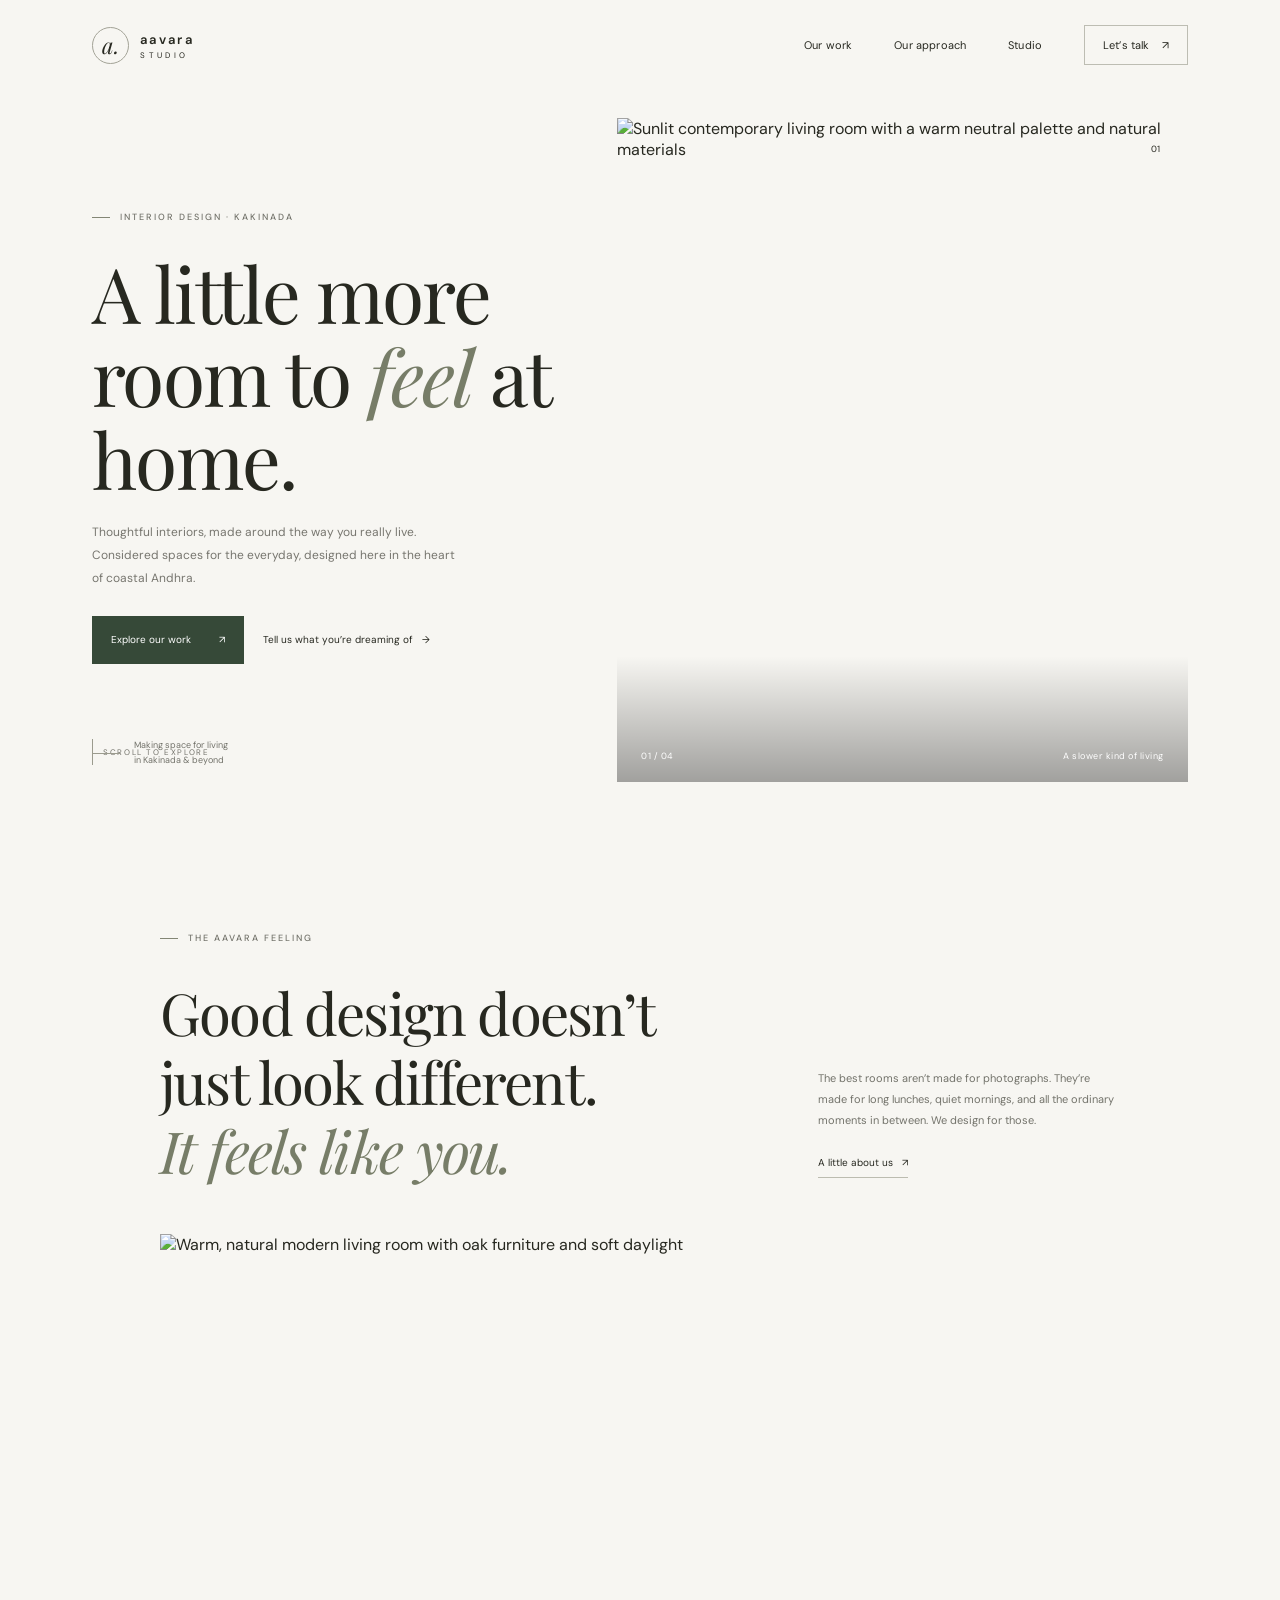
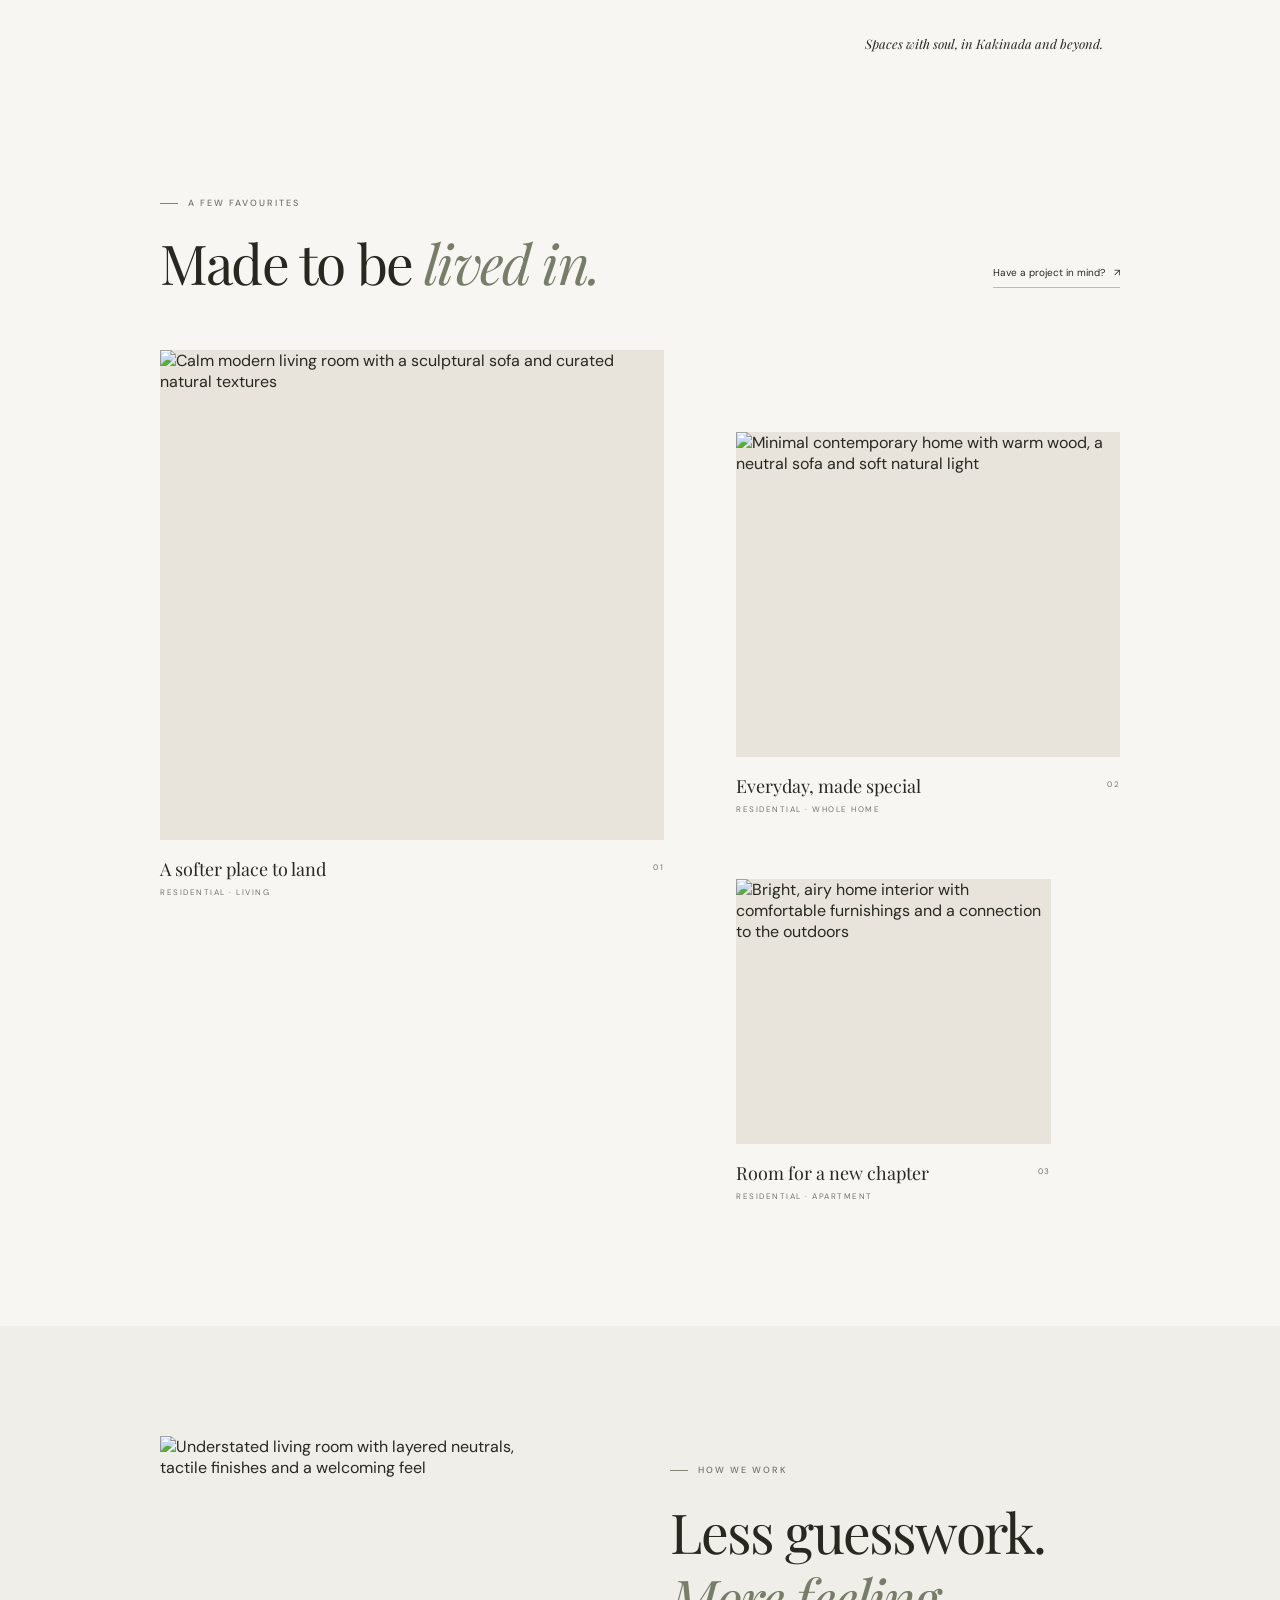
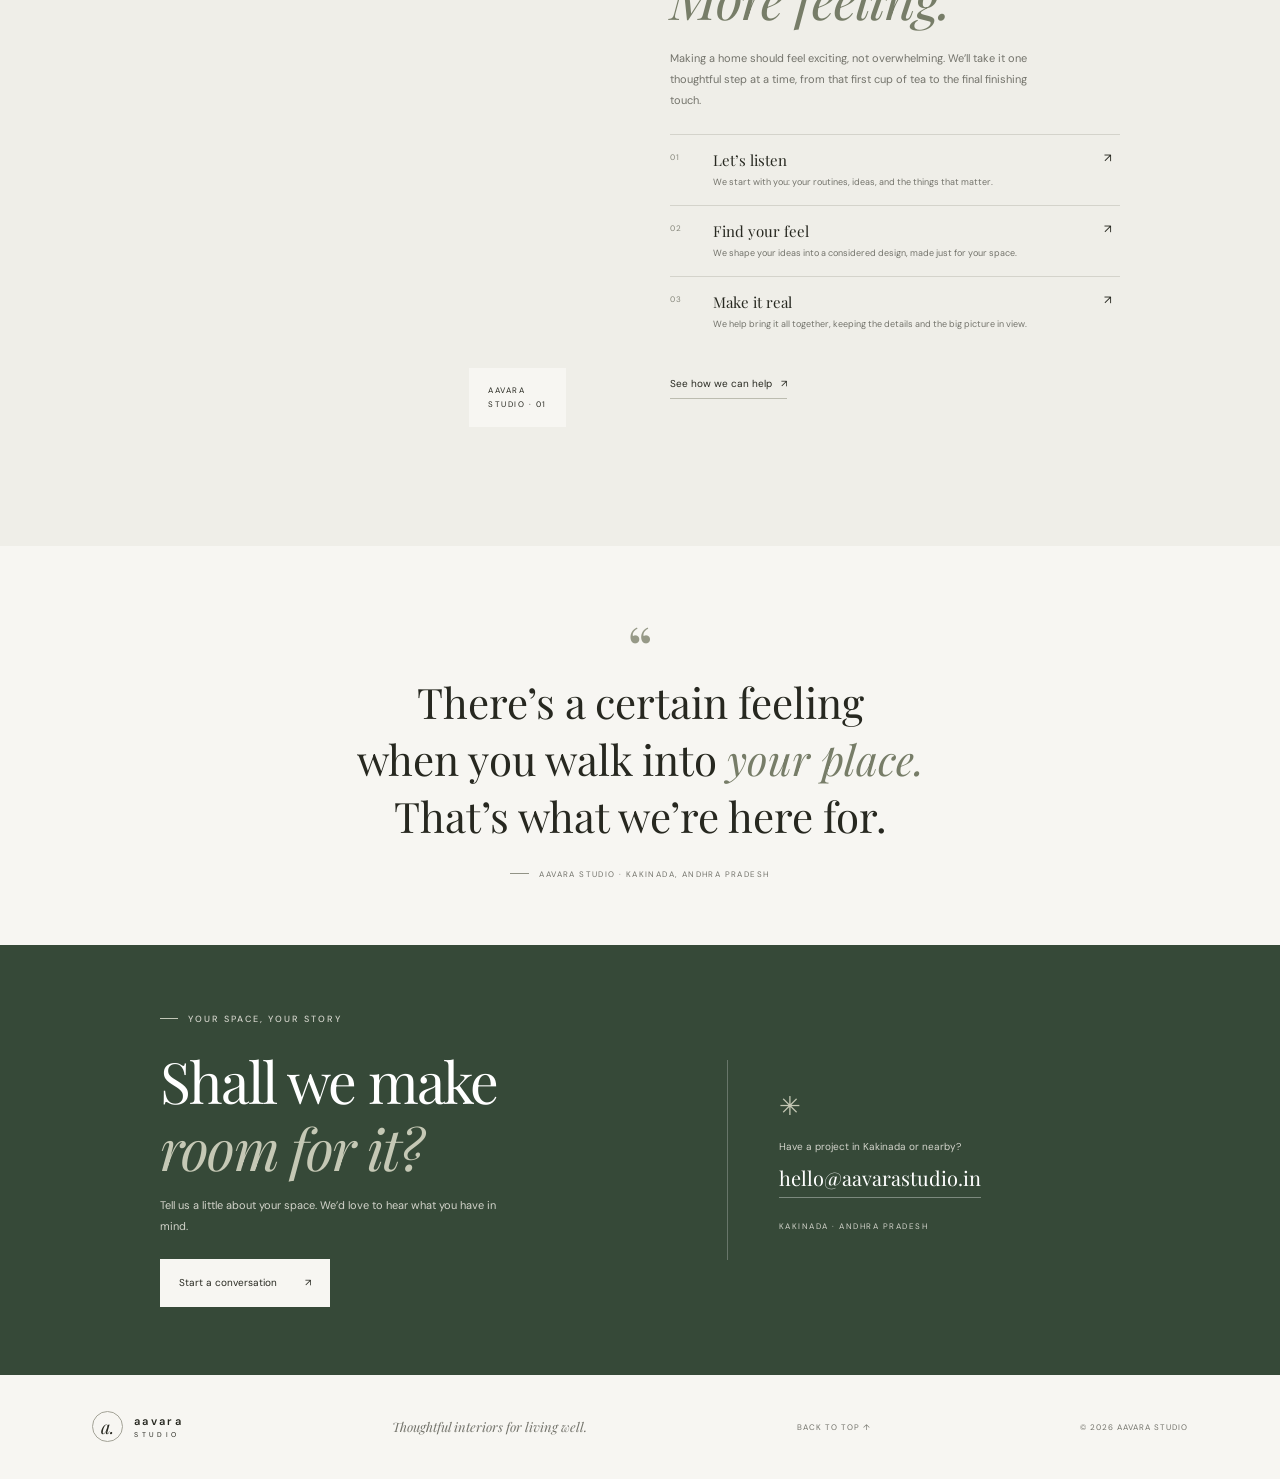
==== index.html @ 37ebd52b "first commit" ====
<!DOCTYPE html>
<html lang="en">
  <head>
    <meta charset="UTF-8" />
    <meta name="viewport" content="width=device-width, initial-scale=1.0" />
    <meta
      name="description"
      content="Thoughtful interior design for the way you live. Discover considered homes and workspaces by Aavara Studio in Kakinada, Andhra Pradesh."
    />
    <meta name="theme-color" content="#f7f6f2" />
    <title>Aavara Studio — Thoughtful Interiors in Kakinada</title>
    <link rel="preconnect" href="https://fonts.googleapis.com" />
    <link rel="preconnect" href="https://fonts.gstatic.com" crossorigin />
    <link
      href="https://fonts.googleapis.com/css2?family=DM+Sans:wght@400;500;600;700&family=Playfair+Display:ital,wght@0,400;0,500;0,600;1,400;1,500&display=swap"
      rel="stylesheet"
    />
    <link rel="stylesheet" href="styles.css" />
    <script src="script.js" defer></script>
  </head>
  <body>
    <header class="site-header">
      <a class="wordmark" href="#home" aria-label="Aavara Studio home">
        <span class="wordmark-icon" aria-hidden="true">a.</span>
        <span class="wordmark-name">aavara<span>STUDIO</span></span>
      </a>

      <button
        class="menu-toggle"
        type="button"
        aria-label="Open navigation menu"
        aria-controls="primary-navigation"
        aria-expanded="false"
      >
        <span></span>
        <span></span>
        <span></span>
      </button>

      <nav class="site-nav" id="primary-navigation" aria-label="Main navigation">
        <a href="#work">Our work</a>
        <a href="#approach">Our approach</a>
        <a href="#about">Studio</a>
        <a class="nav-contact" href="#contact">Let’s talk <span aria-hidden="true">↗</span></a>
      </nav>
    </header>

    <main>
      <section class="hero" id="home">
        <div class="hero-copy">
          <p class="eyebrow"><span></span> INTERIOR DESIGN · KAKINADA</p>
          <h1>A little more<br />room to <em>feel</em> at home.</h1>
          <p class="hero-description">
            Thoughtful interiors, made around the way you really live. Considered
            spaces for the everyday, designed here in the heart of coastal Andhra.
          </p>
          <div class="hero-actions">
            <a class="button button-dark" href="#work">Explore our work <span aria-hidden="true">↗</span></a>
            <a class="text-link" href="#contact">Tell us what you’re dreaming of <span aria-hidden="true">→</span></a>
          </div>
          <div class="hero-note">
            <span class="note-rule"></span>
            <span>Making space for living<br />in Kakinada &amp; beyond</span>
          </div>
        </div>
        <div class="hero-image-wrap">
          <img
            class="hero-image"
            src="https://images.unsplash.com/photo-1600210492486-724fe5c67fb0?auto=format&amp;fit=crop&amp;w=1800&amp;q=85"
            alt="Sunlit contemporary living room with a warm neutral palette and natural materials"
            fetchpriority="high"
          />
          <div class="image-caption"><span>01 / 04</span><span>A slower kind of living</span></div>
          <span class="hero-image-index" aria-hidden="true">01</span>
        </div>
        <a class="scroll-cue" href="#intro"><span></span> SCROLL TO EXPLORE</a>
      </section>

      <section class="intro section-pad" id="intro">
        <p class="eyebrow"><span></span> THE AAVARA FEELING</p>
        <div class="intro-content">
          <h2>Good design doesn’t<br />just look different.<br /><em>It feels like you.</em></h2>
          <div class="intro-aside">
            <p>
              The best rooms aren’t made for photographs. They’re made for long
              lunches, quiet mornings, and all the ordinary moments in between.
              We design for those.
            </p>
            <a class="underlined-link" href="#about">A little about us <span aria-hidden="true">↗</span></a>
          </div>
        </div>
        <div class="intro-image">
          <img
            src="https://images.unsplash.com/photo-1600607687939-ce8a6c25118c?auto=format&amp;fit=crop&amp;w=1800&amp;q=85"
            alt="Warm, natural modern living room with oak furniture and soft daylight"
            loading="lazy"
          />
          <span>Spaces with soul, in Kakinada and beyond.</span>
        </div>
      </section>

      <section class="work section-pad" id="work">
        <div class="section-heading">
          <div>
            <p class="eyebrow"><span></span> A FEW FAVOURITES</p>
            <h2>Made to be <em>lived in.</em></h2>
          </div>
          <a class="underlined-link" href="#contact">Have a project in mind? <span aria-hidden="true">↗</span></a>
        </div>
        <div class="project-grid">
          <article class="project-card project-card-large">
            <a class="project-image" href="#contact" aria-label="Enquire about home interiors">
              <img
                src="https://images.unsplash.com/photo-1600210491892-03d54c0aaf87?auto=format&amp;fit=crop&amp;w=1300&amp;q=85"
                alt="Calm modern living room with a sculptural sofa and curated natural textures"
                loading="lazy"
              />
              <span class="project-arrow" aria-hidden="true">↗</span>
            </a>
            <div class="project-meta"><div><h3>A softer place to land</h3><p>RESIDENTIAL · LIVING</p></div><span>01</span></div>
          </article>
          <article class="project-card project-card-offset">
            <a class="project-image" href="#contact" aria-label="Enquire about warm, minimal interiors">
              <img
                src="https://images.unsplash.com/photo-1600566753086-00f18fb6b3ea?auto=format&amp;fit=crop&amp;w=1100&amp;q=85"
                alt="Minimal contemporary home with warm wood, a neutral sofa and soft natural light"
                loading="lazy"
              />
              <span class="project-arrow" aria-hidden="true">↗</span>
            </a>
            <div class="project-meta"><div><h3>Everyday, made special</h3><p>RESIDENTIAL · WHOLE HOME</p></div><span>02</span></div>
          </article>
          <article class="project-card project-card-small">
            <a class="project-image" href="#contact" aria-label="Enquire about a bright, natural home">
              <img
                src="https://images.unsplash.com/photo-1600607687920-4e2a09cf159d?auto=format&amp;fit=crop&amp;w=1000&amp;q=85"
                alt="Bright, airy home interior with comfortable furnishings and a connection to the outdoors"
                loading="lazy"
              />
              <span class="project-arrow" aria-hidden="true">↗</span>
            </a>
            <div class="project-meta"><div><h3>Room for a new chapter</h3><p>RESIDENTIAL · APARTMENT</p></div><span>03</span></div>
          </article>
        </div>
      </section>

      <section class="approach section-pad" id="approach">
        <div class="approach-image">
          <img
            src="https://images.unsplash.com/photo-1600607687920-4e2a09cf159d?auto=format&amp;fit=crop&amp;w=1300&amp;q=85"
            alt="Understated living room with layered neutrals, tactile finishes and a welcoming feel"
            loading="lazy"
          />
          <span class="image-stamp">AAVARA<br />STUDIO · 01</span>
        </div>
        <div class="approach-copy">
          <p class="eyebrow"><span></span> HOW WE WORK</p>
          <h2>Less guesswork.<br /><em>More feeling.</em></h2>
          <p class="approach-description">
            Making a home should feel exciting, not overwhelming. We’ll take it
            one thoughtful step at a time, from that first cup of tea to the
            final finishing touch.
          </p>
          <div class="steps">
            <div class="step"><span>01</span><div><h3>Let’s listen</h3><p>We start with you: your routines, ideas, and the things that matter.</p></div><b aria-hidden="true">↗</b></div>
            <div class="step"><span>02</span><div><h3>Find your feel</h3><p>We shape your ideas into a considered design, made just for your space.</p></div><b aria-hidden="true">↗</b></div>
            <div class="step"><span>03</span><div><h3>Make it real</h3><p>We help bring it all together, keeping the details and the big picture in view.</p></div><b aria-hidden="true">↗</b></div>
          </div>
          <a class="underlined-link" href="#contact">See how we can help <span aria-hidden="true">↗</span></a>
        </div>
      </section>

      <section class="quote" id="about">
        <span class="quote-mark" aria-hidden="true">“</span>
        <p>There’s a certain feeling<br />when you walk into <em>your place.</em><br />That’s what we’re here for.</p>
        <div class="quote-byline"><span></span> AAVARA STUDIO · KAKINADA, ANDHRA PRADESH</div>
      </section>

      <section class="contact section-pad" id="contact">
        <div class="contact-copy">
          <p class="eyebrow"><span></span> YOUR SPACE, YOUR STORY</p>
          <h2>Shall we make<br /><em>room for it?</em></h2>
          <p class="contact-description">
            Tell us a little about your space. We’d love to hear what you have in mind.
          </p>
          <a class="button button-light" href="mailto:hello@aavarastudio.in">Start a conversation <span aria-hidden="true">↗</span></a>
        </div>
        <div class="contact-detail">
          <span class="contact-flower" aria-hidden="true">✳</span>
          <p>Have a project in Kakinada or nearby?</p>
          <a href="mailto:hello@aavarastudio.in">hello@aavarastudio.in</a>
          <span class="contact-location">KAKINADA · ANDHRA PRADESH</span>
        </div>
      </section>
    </main>

    <footer class="site-footer">
      <a class="wordmark footer-wordmark" href="#home" aria-label="Aavara Studio home">
        <span class="wordmark-icon" aria-hidden="true">a.</span>
        <span class="wordmark-name">aavara<span>STUDIO</span></span>
      </a>
      <p>Thoughtful interiors for living well.</p>
      <a href="#home">BACK TO TOP ↑</a>
      <span>© <span id="year"></span> AAVARA STUDIO</span>
    </footer>
  </body>
</html>
---- styles.css ----
:root {
  font-family: "DM Sans", sans-serif;
  color: #272820;
  background: #f7f6f2;
  font-synthesis: none;
  text-rendering: optimizeLegibility;
  -webkit-font-smoothing: antialiased;
  -moz-osx-font-smoothing: grayscale;
  --paper: #f7f6f2;
  --ink: #272820;
  --muted: #73736b;
  --line: #deddd5;
  --green: #364938;
  --serif: "Playfair Display", Georgia, serif;
}

* { box-sizing: border-box; }
html { scroll-behavior: smooth; }
body { margin: 0; min-width: 320px; }
body.menu-open { overflow: hidden; }
a { color: inherit; text-decoration: none; }
img { display: block; width: 100%; height: 100%; object-fit: cover; }
button { font: inherit; }

.site-header {
  height: 90px;
  padding: 0 7.2%;
  display: flex;
  align-items: center;
  justify-content: space-between;
  position: relative;
  z-index: 10;
  background: var(--paper);
}
.wordmark { display: inline-flex; align-items: center; gap: 11px; }
.wordmark-icon {
  width: 37px;
  height: 37px;
  display: grid;
  place-items: center;
  border: 1px solid #a3a397;
  border-radius: 50%;
  font-family: var(--serif);
  font-size: 22px;
  font-style: italic;
}
.wordmark-name { font-size: 13px; font-weight: 600; letter-spacing: 2.3px; }
.wordmark-name span { display: block; margin-top: 2px; font-size: 8px; font-weight: 400; letter-spacing: 3.4px; }
.site-nav { display: flex; align-items: center; gap: 42px; }
.site-nav a { font-size: 11px; letter-spacing: .15px; }
.site-nav a:not(.nav-contact):hover, .text-link:hover, .underlined-link:hover { color: #798775; }
.nav-contact { padding: 12px 18px; border: 1px solid #bdbdb3; transition: background .2s, color .2s; }
.nav-contact:hover { color: white; background: var(--green); border-color: var(--green); }
.nav-contact span { margin-left: 9px; }
.menu-toggle { display: none; }

.hero {
  position: relative;
  min-height: 640px;
  height: min(720px, calc(100svh - 90px));
  display: grid;
  grid-template-columns: 47% 53%;
  padding: 0 7.2%;
}
.hero-copy { position: relative; z-index: 1; display: flex; flex-direction: column; align-items: flex-start; justify-content: center; padding: 20px 8% 45px 0; }
.eyebrow { display: flex; align-items: center; gap: 10px; margin: 0; color: var(--muted); font-size: 9px; font-weight: 500; letter-spacing: 2px; }
.eyebrow > span { width: 18px; height: 1px; background: #838675; }
h1, h2, h3, p { margin-top: 0; }
.hero h1, .intro h2, .section-heading h2, .approach h2, .contact h2 {
  font-family: var(--serif);
  font-weight: 400;
  letter-spacing: -1.8px;
}
.hero h1 { margin: 28px 0 21px; font-size: clamp(52px, 6vw, 79px); line-height: 1.08; }
.hero h1 em, h2 em, .quote em { color: #777d68; font-weight: 400; }
.hero-description { max-width: 375px; margin-bottom: 26px; color: #77766f; font-size: 12px; line-height: 1.9; }
.hero-actions { display: flex; align-items: center; flex-wrap: wrap; gap: 19px; }
.button { min-height: 48px; display: inline-flex; align-items: center; justify-content: space-between; gap: 28px; padding: 0 19px; font-size: 10px; transition: background .2s, color .2s; }
.button-dark { color: white; background: var(--green); }
.button-dark:hover { background: #202f24; }
.button-light { color: var(--ink); background: var(--paper); }
.button-light:hover { background: #e8e7df; }
.text-link, .underlined-link { font-size: 10px; transition: color .2s; }
.text-link span, .underlined-link span { padding-left: 6px; }
.hero-note { position: absolute; bottom: 42px; display: flex; align-items: center; gap: 14px; color: var(--muted); font-size: 9px; line-height: 1.65; }
.note-rule { width: 28px; height: 1px; background: #9b9b8e; }
.hero-image-wrap { min-width: 0; position: relative; margin: 28px 0 28px 10px; }
.hero-image { object-position: center; }
.hero-image-wrap::after { position: absolute; inset: 0; background: linear-gradient(0deg, rgb(0 0 0 / 35%), transparent 19%); content: ""; pointer-events: none; }
.image-caption { position: absolute; z-index: 1; right: 24px; bottom: 20px; left: 24px; display: flex; justify-content: space-between; color: white; font-size: 9px; letter-spacing: .5px; }
.hero-image-index { position: absolute; top: 18px; right: 18px; z-index: 1; padding: 7px 10px; background: var(--paper); font-size: 9px; }
.scroll-cue { position: absolute; bottom: 45px; left: 7.2%; display: flex; align-items: center; gap: 10px; color: var(--muted); font-size: 8px; letter-spacing: 1.6px; }
.scroll-cue span { display: inline-block; width: 1px; height: 26px; background: #9b9b8e; }

.section-pad { padding-left: 12.5%; padding-right: 12.5%; }
.intro { padding-top: 122px; }
.intro-content { display: grid; grid-template-columns: 1.3fr .7fr; gap: 10%; align-items: end; margin: 34px 0 49px; }
.intro h2, .section-heading h2, .approach h2, .contact h2 { margin: 0; font-size: clamp(41px, 4.6vw, 58px); line-height: 1.19; }
.intro-aside { max-width: 310px; padding-bottom: 7px; }
.intro-aside p, .approach-description, .contact-description { color: var(--muted); font-size: 11px; line-height: 1.9; }
.intro-aside p { margin-bottom: 19px; }
.underlined-link { display: inline-block; padding-bottom: 8px; border-bottom: 1px solid #bcbcb0; }
.intro-image { position: relative; height: 430px; }
.intro-image img { object-position: center 55%; }
.intro-image > span { position: absolute; right: -1px; bottom: -1px; padding: 13px 18px; background: var(--paper); font-family: var(--serif); font-size: 13px; font-style: italic; }

.work { padding-top: 133px; padding-bottom: 125px; }
.section-heading { display: flex; justify-content: space-between; align-items: end; gap: 30px; margin-bottom: 55px; }
.section-heading h2 { margin-top: 21px; font-size: clamp(42px, 4.3vw, 55px); }
.section-heading > .underlined-link { margin-bottom: 7px; }
.project-grid { display: grid; grid-template-columns: 1.05fr .8fr; gap: 65px 7.5%; align-items: start; }
.project-card-large { grid-row: span 2; }
.project-card-offset { margin-top: 82px; }
.project-card-small { width: 82%; }
.project-image { position: relative; display: block; overflow: hidden; background: #e8e4dc; }
.project-card-large .project-image { height: 490px; }
.project-card-offset .project-image { height: 325px; }
.project-card-small .project-image { height: 265px; }
.project-image img { transition: transform .6s cubic-bezier(.2,.7,.3,1); }
.project-image:hover img { transform: scale(1.04); }
.project-arrow { position: absolute; right: 13px; bottom: 13px; width: 35px; height: 35px; display: grid; place-items: center; background: var(--paper); font-size: 14px; opacity: 0; transform: translateY(5px); transition: opacity .2s, transform .2s; }
.project-image:hover .project-arrow, .project-image:focus-visible .project-arrow { opacity: 1; transform: none; }
.project-meta { display: flex; justify-content: space-between; align-items: start; margin-top: 17px; }
.project-meta h3 { margin: 0 0 6px; font-family: var(--serif); font-size: 18px; font-weight: 400; }
.project-meta p, .project-meta > span { margin: 0; color: var(--muted); font-size: 8px; letter-spacing: 1.5px; }
.project-meta > span { padding-top: 5px; }

.approach { display: grid; grid-template-columns: .9fr 1fr; gap: 11%; align-items: center; padding-top: 110px; padding-bottom: 120px; background: #efeee8; }
.approach-image { position: relative; height: 590px; }
.approach-image img { object-position: 55% center; }
.image-stamp { position: absolute; right: -1px; bottom: -1px; padding: 16px 19px; background: var(--paper); font-size: 8px; line-height: 1.7; letter-spacing: 1.5px; }
.approach h2 { margin: 23px 0 18px; font-size: clamp(42px, 4.4vw, 55px); }
.approach-description { max-width: 390px; margin-bottom: 23px; }
.steps { margin-bottom: 23px; }
.step { display: grid; grid-template-columns: 30px 1fr 16px; gap: 13px; align-items: start; padding: 15px 0; border-top: 1px solid #d4d3cb; }
.step > span { padding-top: 2px; color: #85867a; font-size: 8px; letter-spacing: 1px; }
.step h3 { margin: 0 0 5px; font-family: var(--serif); font-size: 15px; font-weight: 400; }
.step p { margin: 0; color: var(--muted); font-size: 9px; line-height: 1.7; }
.step b { font-size: 12px; font-weight: 400; }

.quote { min-height: 370px; display: flex; flex-direction: column; align-items: center; justify-content: center; padding: 70px 20px 66px; text-align: center; }
.quote-mark { height: 41px; color: #969987; font-family: var(--serif); font-size: 63px; line-height: 1; }
.quote > p { margin: 17px 0 24px; font-family: var(--serif); font-size: clamp(28px, 3.5vw, 42px); line-height: 1.35; }
.quote-byline { display: flex; align-items: center; gap: 10px; color: var(--muted); font-size: 8px; letter-spacing: 1.4px; }
.quote-byline span { width: 19px; height: 1px; background: #929386; }

.contact { min-height: 385px; display: grid; grid-template-columns: 1.1fr .9fr; align-items: center; gap: 9%; padding-top: 68px; padding-bottom: 68px; color: white; background: var(--green); }
.contact .eyebrow { color: #d2d3ca; }
.contact .eyebrow > span { background: #c2c7b7; }
.contact h2 { margin: 22px 0 13px; font-size: clamp(43px, 4.5vw, 57px); }
.contact h2 em { color: #c5c8b5; }
.contact-description { max-width: 340px; margin-bottom: 22px; color: #d3d4cb; }
.contact-detail { position: relative; min-height: 200px; display: flex; flex-direction: column; align-items: flex-start; justify-content: center; padding-left: 13%; border-left: 1px solid rgb(255 255 255 / 25%); }
.contact-flower { margin-bottom: 17px; color: #c5c8b5; font-size: 26px; }
.contact-detail > p { margin-bottom: 11px; color: #d3d4cb; font-size: 10px; }
.contact-detail > a { padding-bottom: 6px; border-bottom: 1px solid rgb(255 255 255 / 35%); font-family: var(--serif); font-size: 20px; }
.contact-location { margin-top: 23px; color: #d3d4cb; font-size: 8px; letter-spacing: 1.5px; }

.site-footer { min-height: 104px; display: flex; align-items: center; justify-content: space-between; gap: 22px; padding: 20px 7.2%; }
.footer-wordmark .wordmark-icon { width: 31px; height: 31px; font-size: 18px; }
.footer-wordmark .wordmark-name { font-size: 11px; }
.footer-wordmark .wordmark-name span { font-size: 7px; }
.site-footer > p { margin: 0; color: var(--muted); font-family: var(--serif); font-size: 13px; font-style: italic; }
.site-footer > a:nth-last-child(2), .site-footer > span { color: var(--muted); font-size: 8px; letter-spacing: 1px; }

@media (min-width: 1500px) {
  .hero { padding-right: max(7.2%, calc((100vw - 1280px) / 2)); padding-left: max(7.2%, calc((100vw - 1280px) / 2)); }
  .section-pad { padding-right: max(12.5%, calc((100vw - 1050px) / 2)); padding-left: max(12.5%, calc((100vw - 1050px) / 2)); }
}

@media (max-width: 900px) {
  .site-header { height: 76px; padding: 0 5%; }
  .site-nav { gap: 25px; }
  .hero { height: 650px; min-height: auto; grid-template-columns: 1fr 1fr; padding: 0 5%; }
  .hero-copy { padding-right: 2%; }
  .hero h1 { font-size: clamp(48px, 6.5vw, 62px); }
  .hero-actions { gap: 14px; }
  .hero-note, .scroll-cue { bottom: 30px; }
  .scroll-cue { left: 5%; }
  .section-pad { padding-right: 8%; padding-left: 8%; }
  .intro { padding-top: 94px; }
  .intro-image { height: 360px; }
  .work { padding-top: 100px; padding-bottom: 95px; }
  .project-grid { gap: 50px 6%; }
  .project-card-large .project-image { height: 400px; }
  .project-card-offset .project-image { height: 280px; }
  .project-card-small .project-image { height: 230px; }
  .approach { gap: 8%; padding-top: 85px; padding-bottom: 90px; }
  .approach-image { height: 510px; }
  .contact { padding-top: 58px; padding-bottom: 58px; }
  .site-footer { padding-right: 5%; padding-left: 5%; }
}

@media (max-width: 640px) {
  .site-header { height: 72px; padding: 0 22px; }
  .wordmark-icon { width: 34px; height: 34px; }
  .menu-toggle { position: relative; z-index: 12; width: 42px; height: 42px; display: flex; flex-direction: column; align-items: center; justify-content: center; gap: 5px; padding: 0; border: 1px solid #d8d7cf; background: transparent; cursor: pointer; }
  .menu-toggle span { display: block; width: 17px; height: 1px; background: var(--ink); transition: transform .2s, opacity .2s; }
  .menu-toggle[aria-expanded="true"] span:first-child { transform: translateY(6px) rotate(45deg); }
  .menu-toggle[aria-expanded="true"] span:nth-child(2) { opacity: 0; }
  .menu-toggle[aria-expanded="true"] span:last-child { transform: translateY(-6px) rotate(-45deg); }
  .site-nav { position: fixed; inset: 0; z-index: 11; display: flex; flex-direction: column; align-items: stretch; justify-content: center; gap: 0; padding: 72px 32px 36px; background: var(--paper); opacity: 0; visibility: hidden; transform: translateY(-8px); transition: opacity .2s, visibility .2s, transform .2s; }
  .site-nav.is-open { opacity: 1; visibility: visible; transform: none; }
  .site-nav a:not(.nav-contact) { padding: 20px 0; border-bottom: 1px solid var(--line); font-family: var(--serif); font-size: 30px; }
  .site-nav .nav-contact { align-self: flex-start; margin-top: 28px; padding: 14px 19px; font-family: "DM Sans", sans-serif; font-size: 11px; }
  .hero { height: auto; display: flex; flex-direction: column; padding: 0 22px 0; }
  .hero-copy { min-height: 440px; justify-content: center; padding: 39px 0 59px; }
  .eyebrow { font-size: 8px; letter-spacing: 1.6px; }
  .hero h1 { margin: 24px 0 18px; font-size: clamp(51px, 14vw, 68px); }
  .hero-description { max-width: 360px; margin-bottom: 22px; font-size: 11px; }
  .hero-actions { gap: 14px 18px; }
  .button { min-height: 46px; }
  .text-link { font-size: 9px; }
  .hero-note { display: none; }
  .hero-image-wrap { height: 360px; margin: 0; }
  .hero-image { object-position: 54% center; }
  .scroll-cue { position: relative; bottom: auto; left: auto; height: 60px; margin-left: 2px; }
  .scroll-cue span { height: 23px; }
  .section-pad { padding-right: 22px; padding-left: 22px; }
  .intro { padding-top: 71px; }
  .intro-content { grid-template-columns: 1fr; gap: 21px; margin: 25px 0 31px; }
  .intro h2, .section-heading h2, .approach h2, .contact h2 { font-size: clamp(42px, 11vw, 53px); letter-spacing: -1.4px; }
  .intro-aside { max-width: 400px; }
  .intro-aside p { margin-bottom: 13px; }
  .intro-image { height: 275px; margin-right: 13px; }
  .intro-image > span { font-size: 11px; }
  .work { padding-top: 79px; padding-bottom: 75px; }
  .section-heading { align-items: flex-start; flex-direction: column; gap: 15px; margin-bottom: 33px; }
  .section-heading h2 { margin-top: 18px; }
  .project-grid { grid-template-columns: 1fr; gap: 34px; }
  .project-card-large { grid-row: auto; }
  .project-card-offset { margin-top: 0; }
  .project-card-small { width: 100%; }
  .project-card-large .project-image { height: 340px; }
  .project-card-offset .project-image, .project-card-small .project-image { height: 280px; }
  .project-meta { margin-top: 12px; }
  .project-meta h3 { font-size: 17px; }
  .approach { grid-template-columns: 1fr; gap: 34px; padding-top: 61px; padding-bottom: 68px; }
  .approach-image { height: 370px; margin-right: 18px; }
  .approach-copy { padding-left: 0; }
  .approach h2 { margin: 19px 0 13px; }
  .approach-description { margin-bottom: 17px; }
  .step { padding: 13px 0; }
  .quote { min-height: 305px; padding: 52px 20px; }
  .quote > p { font-size: clamp(27px, 8vw, 35px); }
  .quote-byline { font-size: 7px; letter-spacing: 1px; }
  .contact { grid-template-columns: 1fr; gap: 33px; padding-top: 56px; padding-bottom: 49px; }
  .contact h2 { margin-top: 18px; }
  .contact-detail { min-height: 165px; padding: 24px 0 0; border-top: 1px solid rgb(255 255 255 / 25%); border-left: 0; }
  .contact-flower { margin-bottom: 10px; }
  .contact-location { margin-top: 17px; }
  .site-footer { min-height: 142px; display: grid; grid-template-columns: 1fr auto; gap: 12px 10px; padding: 24px 22px; }
  .site-footer > p { grid-column: 1; grid-row: 2; }
  .site-footer > a:nth-last-child(2) { grid-column: 2; grid-row: 1; }
  .site-footer > span { grid-column: 2; grid-row: 2; text-align: right; }
}

@media (prefers-reduced-motion: reduce) {
  *, *::before, *::after { scroll-behavior: auto !important; transition-duration: .01ms !important; }
}
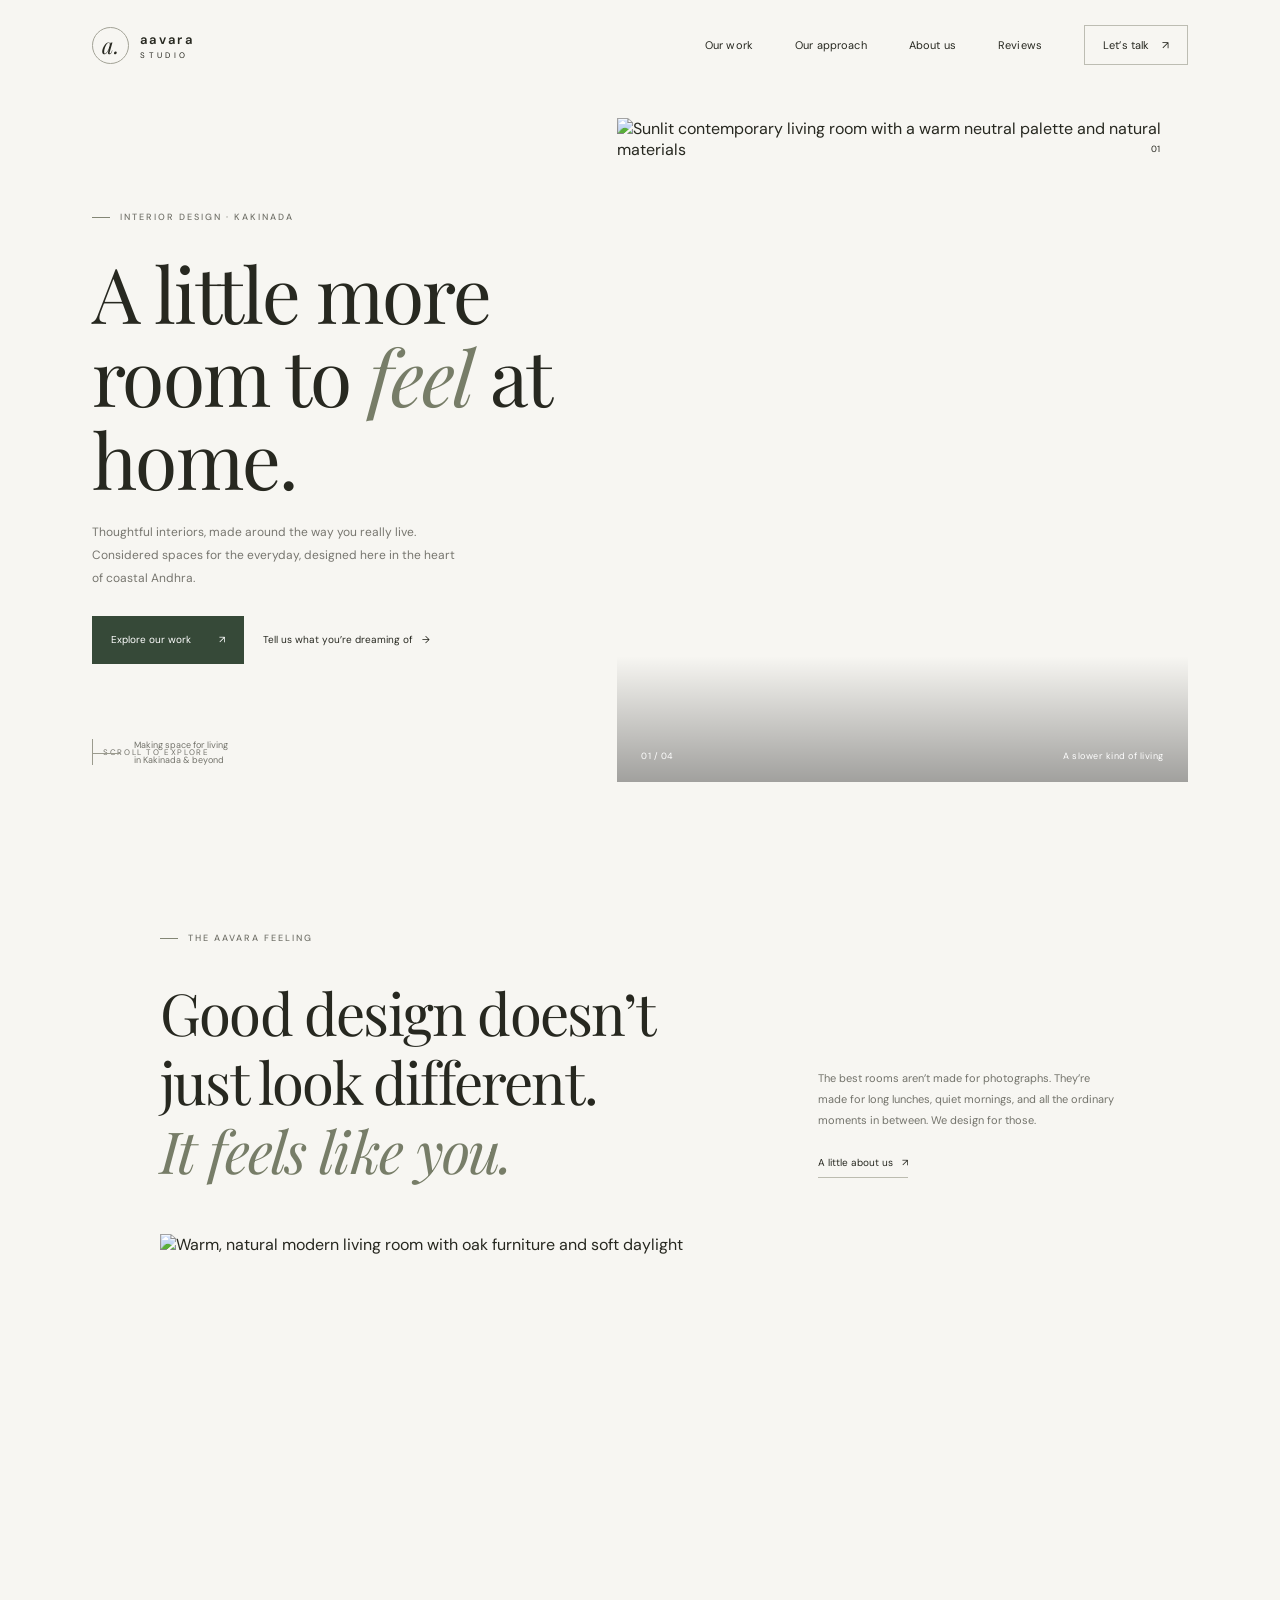
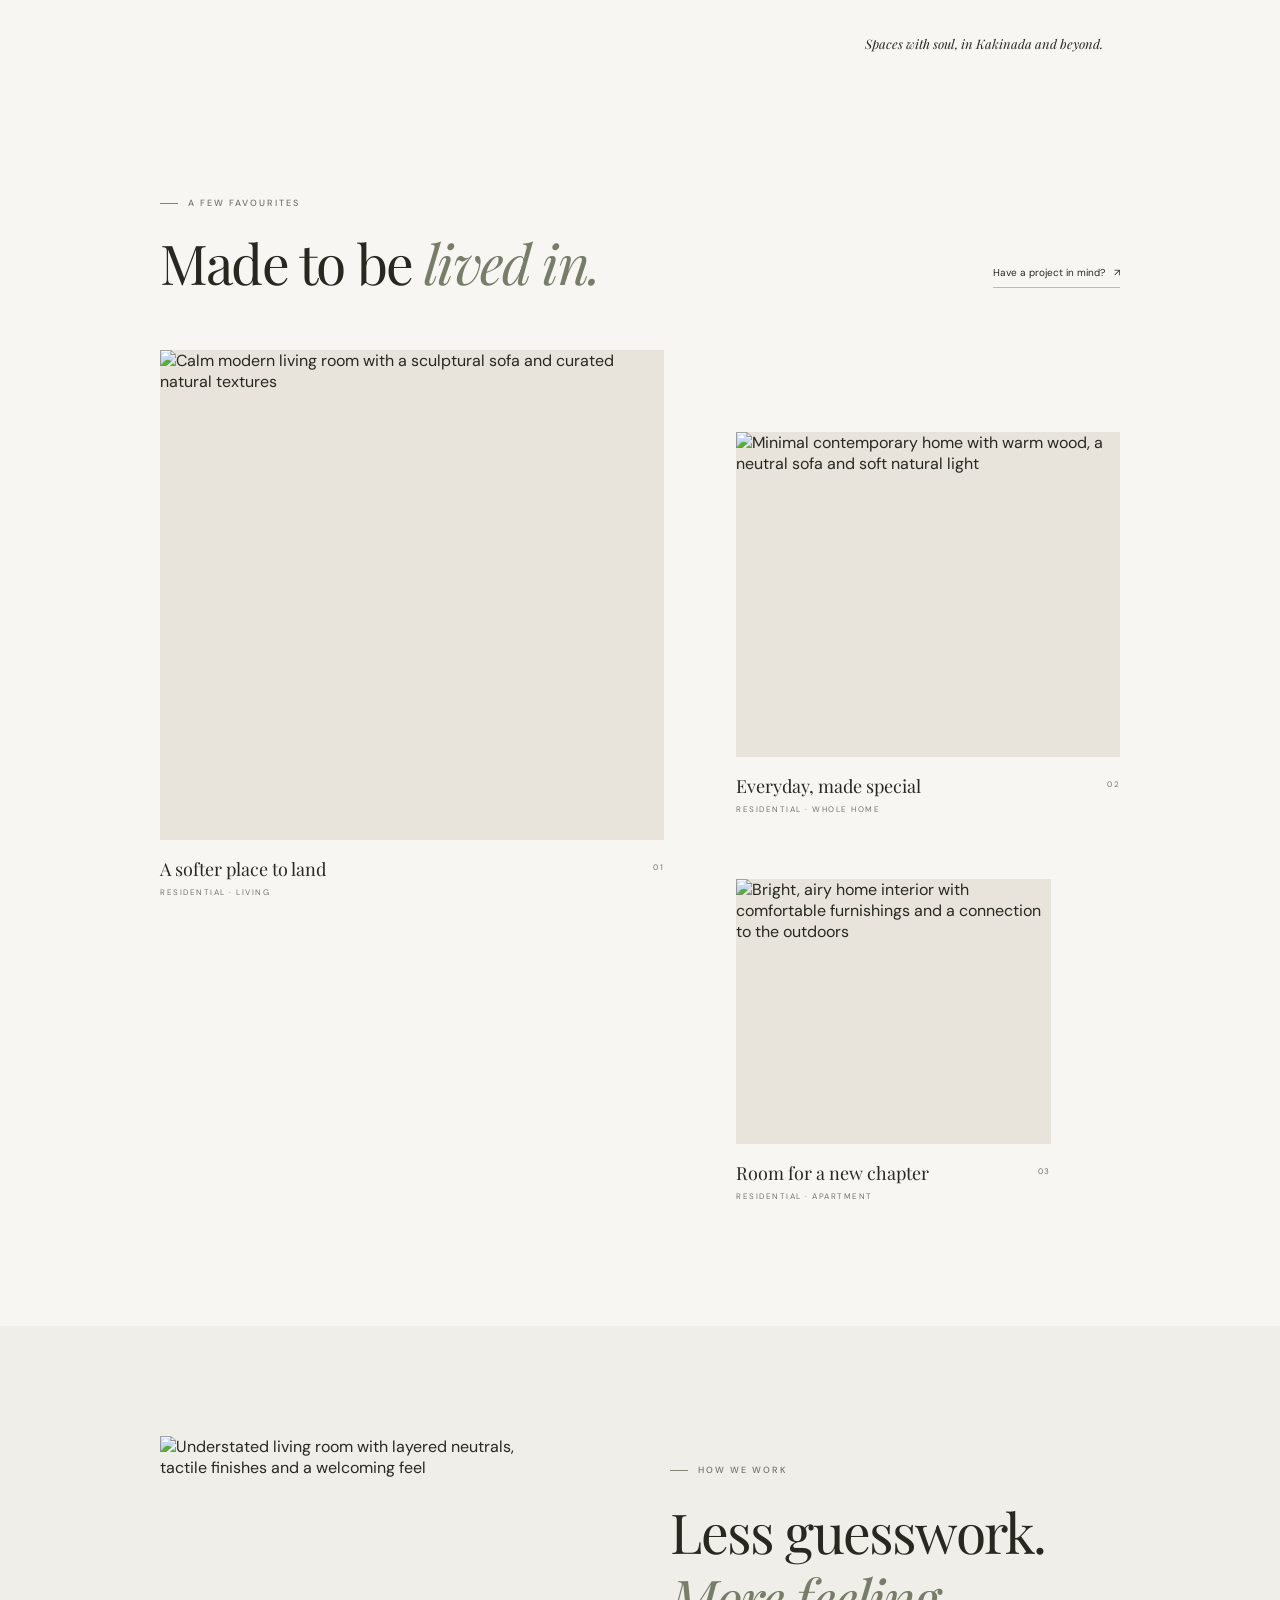
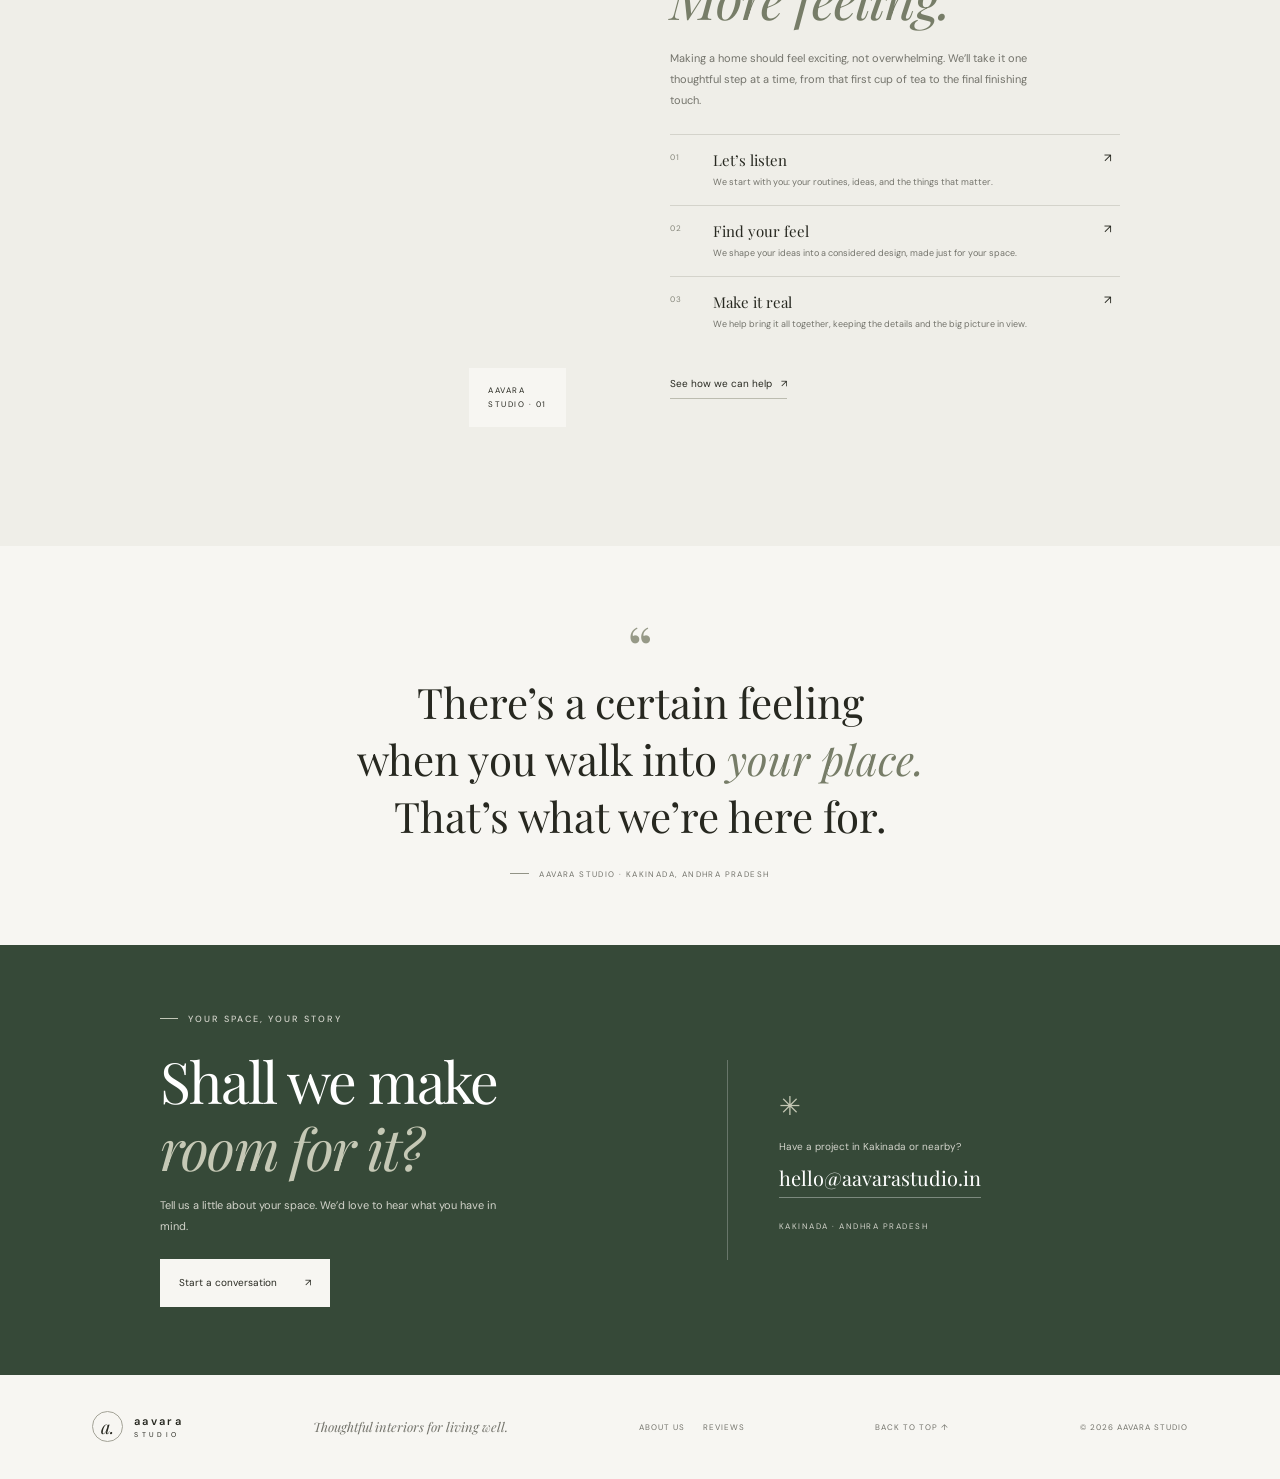
==== commit 6e535261: "v2" ====
--- a/index.html
+++ b/index.html
@@ -40,7 +40,8 @@
       <nav class="site-nav" id="primary-navigation" aria-label="Main navigation">
         <a href="#work">Our work</a>
         <a href="#approach">Our approach</a>
-        <a href="#about">Studio</a>
+        <a href="about.html">About us</a>
+        <a href="reviews.html">Reviews</a>
         <a class="nav-contact" href="#contact">Let’s talk <span aria-hidden="true">↗</span></a>
       </nav>
     </header>
@@ -86,7 +87,7 @@
               lunches, quiet mornings, and all the ordinary moments in between.
               We design for those.
             </p>
-            <a class="underlined-link" href="#about">A little about us <span aria-hidden="true">↗</span></a>
+            <a class="underlined-link" href="about.html">A little about us <span aria-hidden="true">↗</span></a>
           </div>
         </div>
         <div class="intro-image">
@@ -200,6 +201,10 @@
         <span class="wordmark-name">aavara<span>STUDIO</span></span>
       </a>
       <p>Thoughtful interiors for living well.</p>
+      <nav class="footer-pages" aria-label="More pages">
+        <a href="about.html">ABOUT US</a>
+        <a href="reviews.html">REVIEWS</a>
+      </nav>
       <a href="#home">BACK TO TOP ↑</a>
       <span>© <span id="year"></span> AAVARA STUDIO</span>
     </footer>
--- a/styles.css
+++ b/styles.css
@@ -162,6 +162,67 @@
 .footer-wordmark .wordmark-name span { font-size: 7px; }
 .site-footer > p { margin: 0; color: var(--muted); font-family: var(--serif); font-size: 13px; font-style: italic; }
 .site-footer > a:nth-last-child(2), .site-footer > span { color: var(--muted); font-size: 8px; letter-spacing: 1px; }
+.footer-pages { display: flex; align-items: center; gap: 18px; }
+.footer-pages a { color: var(--muted); font-size: 8px; letter-spacing: 1px; }
+.footer-pages a:hover, .site-nav a[aria-current="page"] { color: #798775; }
+
+.story-hero, .reviews-hero { padding: 93px 20px 88px; text-align: center; }
+.story-hero .eyebrow, .reviews-hero .eyebrow { justify-content: center; }
+.story-hero h1, .reviews-hero h1 {
+  margin: 28px 0 17px;
+  font-family: var(--serif);
+  font-size: clamp(54px, 7vw, 82px);
+  font-weight: 400;
+  letter-spacing: -2px;
+  line-height: 1.1;
+}
+.story-hero h1 em, .reviews-hero h1 em, .story-copy h2 em, .values h2 em,
+.review-invite h2 em, .reviews-cta h2 em, .story-cta h2 em { color: #777d68; font-weight: 400; }
+.story-hero > p:last-child, .reviews-hero > p:last-child {
+  max-width: 490px;
+  margin: 0 auto;
+  color: var(--muted);
+  font-size: 12px;
+  line-height: 1.9;
+}
+.story-feature { display: grid; grid-template-columns: 1.05fr .75fr; gap: 9%; align-items: center; padding-top: 0; padding-bottom: 112px; }
+.story-image { position: relative; height: 470px; }
+.story-image img { object-position: center; }
+.story-image > span { position: absolute; right: 0; bottom: 0; padding: 12px 15px; background: var(--paper); color: var(--muted); font-size: 8px; letter-spacing: 1.2px; }
+.story-copy h2, .values h2, .review-invite h2, .reviews-cta h2, .story-cta h2 {
+  font-family: var(--serif);
+  font-size: clamp(40px, 4.4vw, 55px);
+  font-weight: 400;
+  letter-spacing: -1.5px;
+  line-height: 1.2;
+}
+.story-copy h2 { margin: 24px 0 18px; }
+.story-copy > p:not(.eyebrow) { color: var(--muted); font-size: 11px; line-height: 1.95; }
+.story-copy .underlined-link { margin-top: 10px; }
+.values { padding-top: 85px; padding-bottom: 105px; background: #efeee8; }
+.values .section-heading { margin-bottom: 39px; }
+.values h2 { margin-top: 20px; }
+.values-grid { display: grid; grid-template-columns: repeat(3, 1fr); gap: 30px; }
+.value-card { min-height: 198px; padding: 24px 23px; border-top: 1px solid #c9c9bf; }
+.value-card > span { color: var(--muted); font-size: 9px; letter-spacing: 1px; }
+.value-card h3 { margin: 23px 0 10px; font-family: var(--serif); font-size: 20px; font-weight: 400; }
+.value-card p { max-width: 260px; margin: 0; color: var(--muted); font-size: 10px; line-height: 1.8; }
+.story-cta, .reviews-cta { display: flex; flex-direction: column; align-items: center; padding: 95px 20px 100px; text-align: center; }
+.story-cta .eyebrow, .reviews-cta .eyebrow { justify-content: center; }
+.story-cta h2, .reviews-cta h2 { margin: 23px 0 24px; }
+.review-list { padding-top: 25px; padding-bottom: 100px; }
+.review-list .section-heading { margin-bottom: 30px; }
+.review-list .section-heading h2 { font-size: clamp(39px, 4.3vw, 54px); }
+.review-empty { min-height: 295px; display: flex; flex-direction: column; align-items: center; justify-content: center; padding: 38px 24px; background: #efeee8; text-align: center; }
+.review-empty .quote-mark { height: 35px; margin-bottom: 7px; }
+.review-empty h3 { margin: 12px 0; font-family: var(--serif); font-size: 26px; font-weight: 400; }
+.review-empty > p { max-width: 420px; margin-bottom: 19px; color: var(--muted); font-size: 11px; line-height: 1.85; }
+.review-location { color: var(--muted); font-size: 8px; letter-spacing: 1.4px; }
+.review-invite { display: grid; grid-template-columns: 1fr 1fr; gap: 12%; align-items: end; padding-top: 73px; }
+.review-invite h2 { margin: 20px 0 0; font-size: clamp(39px, 4.2vw, 52px); }
+.review-invite-copy { max-width: 365px; }
+.review-invite-copy > p { margin-bottom: 19px; color: var(--muted); font-size: 11px; line-height: 1.9; }
+.reviews-cta { background: #efeee8; }
 
 @media (min-width: 1500px) {
   .hero { padding-right: max(7.2%, calc((100vw - 1280px) / 2)); padding-left: max(7.2%, calc((100vw - 1280px) / 2)); }
@@ -189,6 +250,13 @@
   .approach-image { height: 510px; }
   .contact { padding-top: 58px; padding-bottom: 58px; }
   .site-footer { padding-right: 5%; padding-left: 5%; }
+  .site-header { padding-right: 3%; padding-left: 3%; }
+  .site-nav { gap: 18px; }
+  .story-feature { gap: 7%; padding-bottom: 85px; }
+  .story-image { height: 400px; }
+  .values { padding-top: 72px; padding-bottom: 80px; }
+  .value-card { padding-right: 15px; padding-left: 15px; }
+  .review-list { padding-bottom: 80px; }
 }
 
 @media (max-width: 640px) {
@@ -253,6 +321,34 @@
   .site-footer > p { grid-column: 1; grid-row: 2; }
   .site-footer > a:nth-last-child(2) { grid-column: 2; grid-row: 1; }
   .site-footer > span { grid-column: 2; grid-row: 2; text-align: right; }
+  .story-hero, .reviews-hero { padding: 66px 23px 54px; }
+  .story-hero h1, .reviews-hero h1 { margin: 22px 0 14px; font-size: clamp(47px, 13vw, 62px); letter-spacing: -1.5px; }
+  .story-hero > p:last-child, .reviews-hero > p:last-child { max-width: 400px; font-size: 11px; }
+  .story-feature { grid-template-columns: 1fr; gap: 31px; padding-bottom: 65px; }
+  .story-image { height: 300px; margin-right: 12px; }
+  .story-image > span { font-size: 7px; }
+  .story-copy h2, .values h2, .review-invite h2, .reviews-cta h2, .story-cta h2 { font-size: clamp(39px, 10.5vw, 49px); }
+  .story-copy h2 { margin: 18px 0 12px; }
+  .story-copy > p:not(.eyebrow) { font-size: 10px; }
+  .values { padding-top: 59px; padding-bottom: 63px; }
+  .values .section-heading { margin-bottom: 24px; }
+  .values-grid { grid-template-columns: 1fr; gap: 0; }
+  .value-card { min-height: auto; padding: 19px 0; }
+  .value-card h3 { margin: 12px 0 6px; font-size: 19px; }
+  .value-card p { max-width: 350px; }
+  .story-cta, .reviews-cta { padding: 67px 21px 72px; }
+  .story-cta h2, .reviews-cta h2 { margin: 20px 0; }
+  .review-list { padding-top: 6px; padding-bottom: 66px; }
+  .review-list .section-heading { margin-bottom: 24px; }
+  .review-empty { min-height: 260px; padding: 30px 19px; }
+  .review-empty h3 { font-size: 22px; }
+  .review-invite { grid-template-columns: 1fr; gap: 17px; padding-top: 48px; }
+  .review-invite h2 { margin-top: 15px; }
+  .review-invite-copy > p { font-size: 10px; }
+  .site-footer { grid-template-columns: 1fr auto; }
+  .site-footer > .footer-pages { grid-column: 1; grid-row: 3; }
+  .site-footer > a:nth-last-child(2) { grid-column: 2; grid-row: 1; }
+  .site-footer > span { grid-column: 2; grid-row: 2; }
 }
 
 @media (prefers-reduced-motion: reduce) {
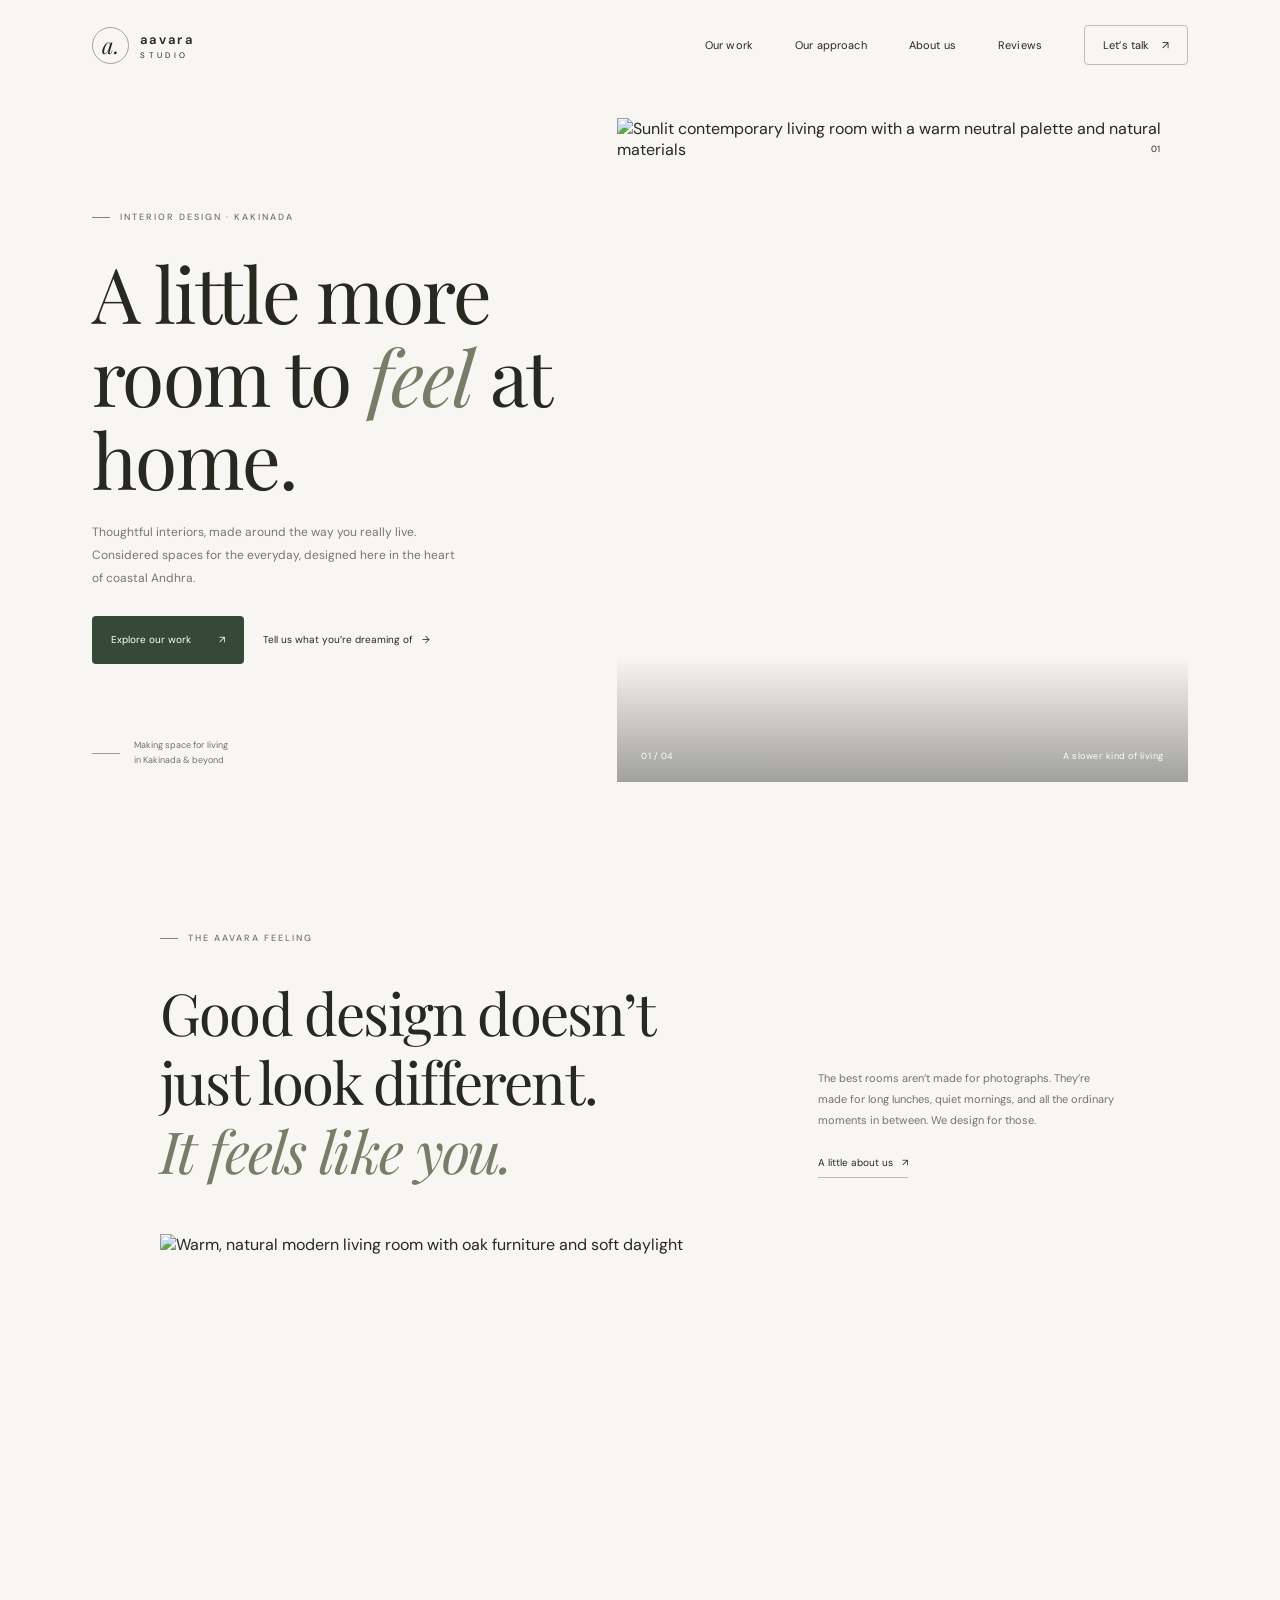
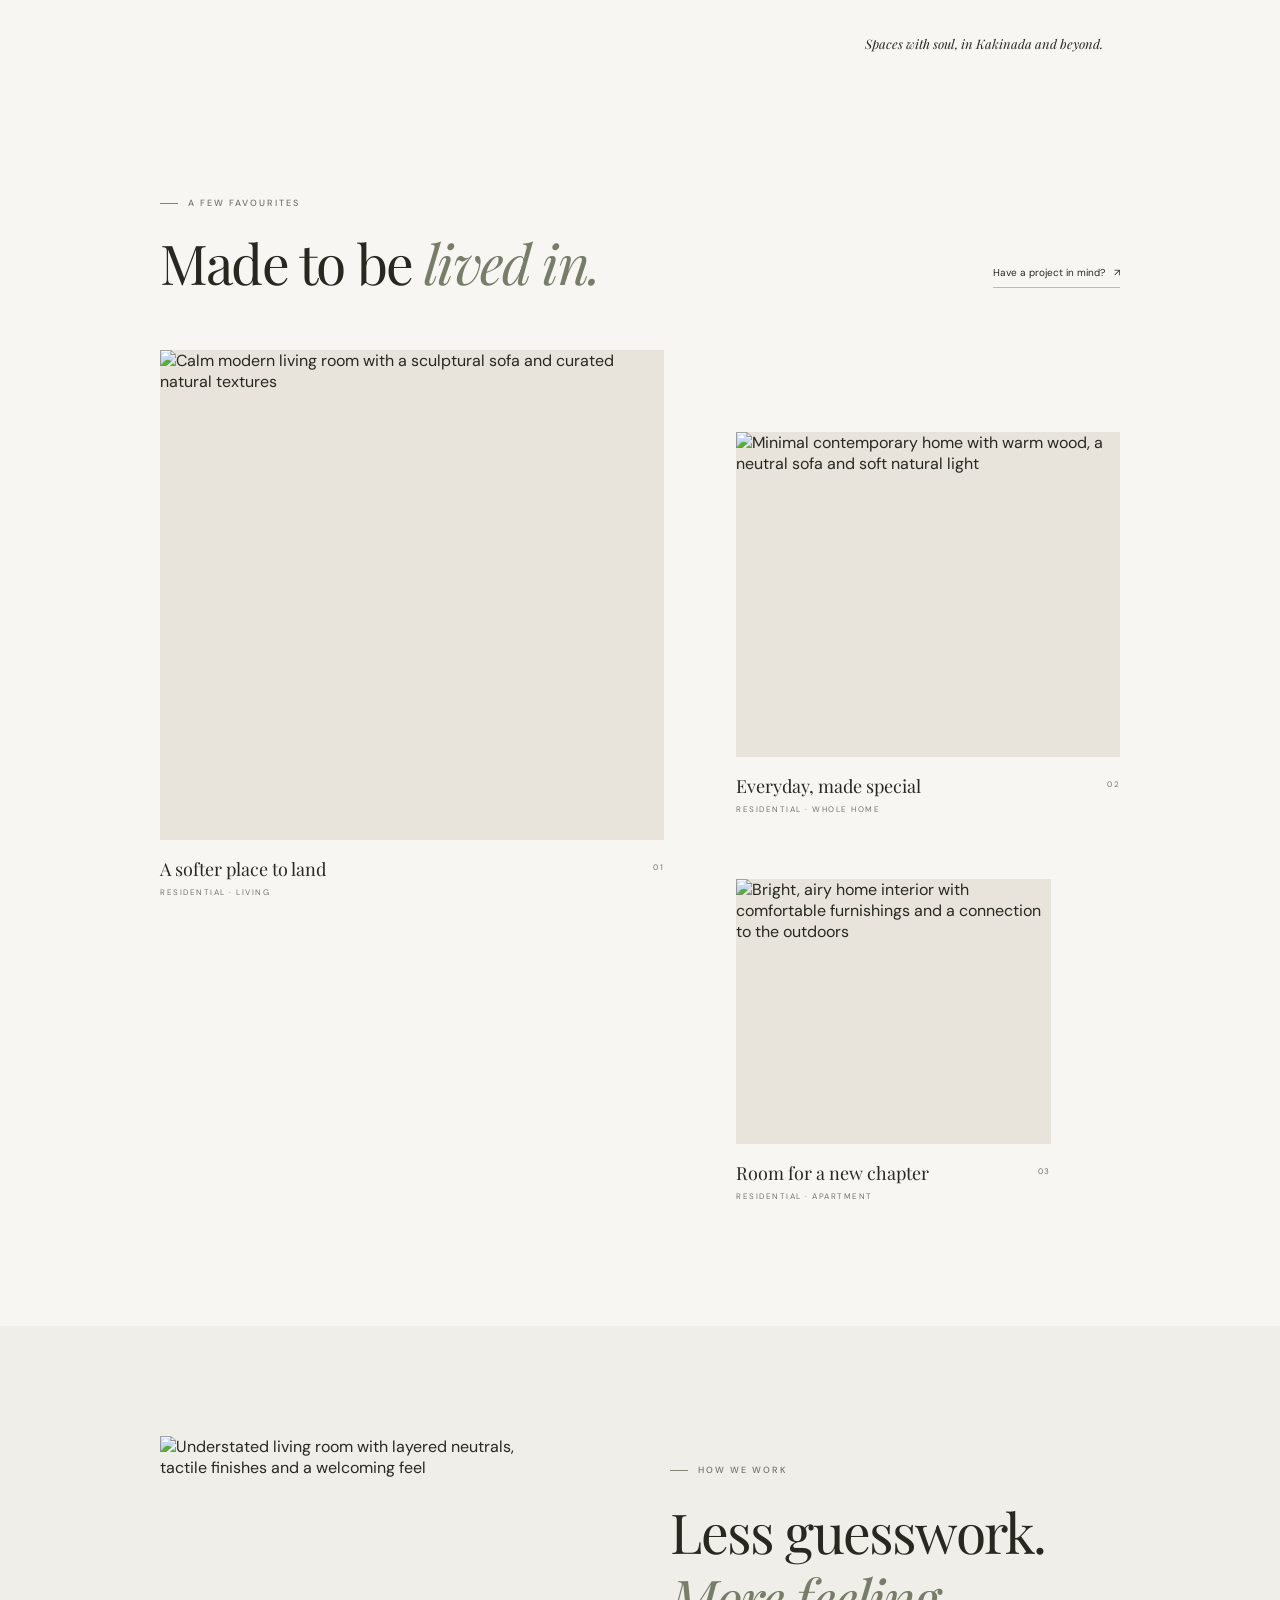
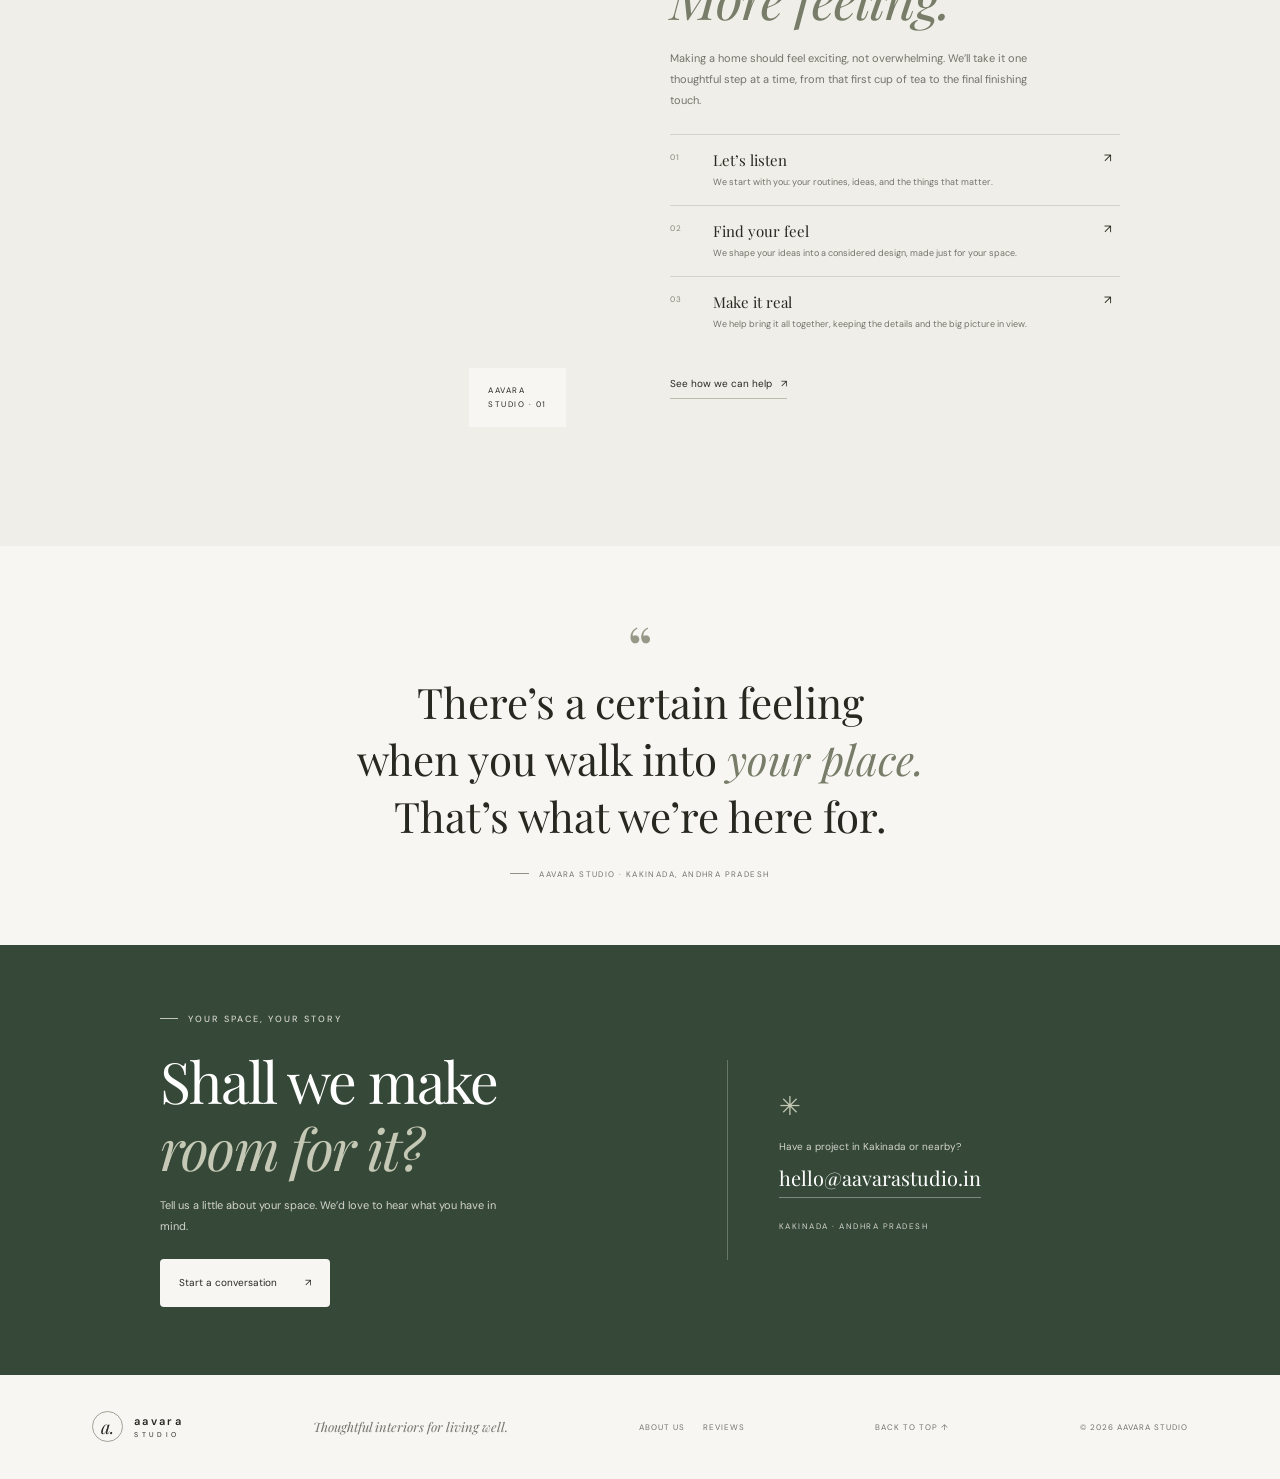
==== commit f08dd3f6: "removed the scroll down" ====
--- a/index.html
+++ b/index.html
@@ -74,7 +74,6 @@
           <div class="image-caption"><span>01 / 04</span><span>A slower kind of living</span></div>
           <span class="hero-image-index" aria-hidden="true">01</span>
         </div>
-        <a class="scroll-cue" href="#intro"><span></span> SCROLL TO EXPLORE</a>
       </section>
 
       <section class="intro section-pad" id="intro">
--- a/styles.css
+++ b/styles.css
@@ -49,7 +49,7 @@
 .site-nav { display: flex; align-items: center; gap: 42px; }
 .site-nav a { font-size: 11px; letter-spacing: .15px; }
 .site-nav a:not(.nav-contact):hover, .text-link:hover, .underlined-link:hover { color: #798775; }
-.nav-contact { padding: 12px 18px; border: 1px solid #bdbdb3; transition: background .2s, color .2s; }
+.nav-contact { padding: 12px 18px; border: 1px solid #bdbdb3; border-radius: 4px; transition: background .2s, color .2s; }
 .nav-contact:hover { color: white; background: var(--green); border-color: var(--green); }
 .nav-contact span { margin-left: 9px; }
 .menu-toggle { display: none; }
@@ -75,7 +75,7 @@
 .hero h1 em, h2 em, .quote em { color: #777d68; font-weight: 400; }
 .hero-description { max-width: 375px; margin-bottom: 26px; color: #77766f; font-size: 12px; line-height: 1.9; }
 .hero-actions { display: flex; align-items: center; flex-wrap: wrap; gap: 19px; }
-.button { min-height: 48px; display: inline-flex; align-items: center; justify-content: space-between; gap: 28px; padding: 0 19px; font-size: 10px; transition: background .2s, color .2s; }
+.button { min-height: 48px; display: inline-flex; align-items: center; justify-content: space-between; gap: 28px; padding: 0 19px; border-radius: 4px; font-size: 10px; transition: background .2s, color .2s; }
 .button-dark { color: white; background: var(--green); }
 .button-dark:hover { background: #202f24; }
 .button-light { color: var(--ink); background: var(--paper); }
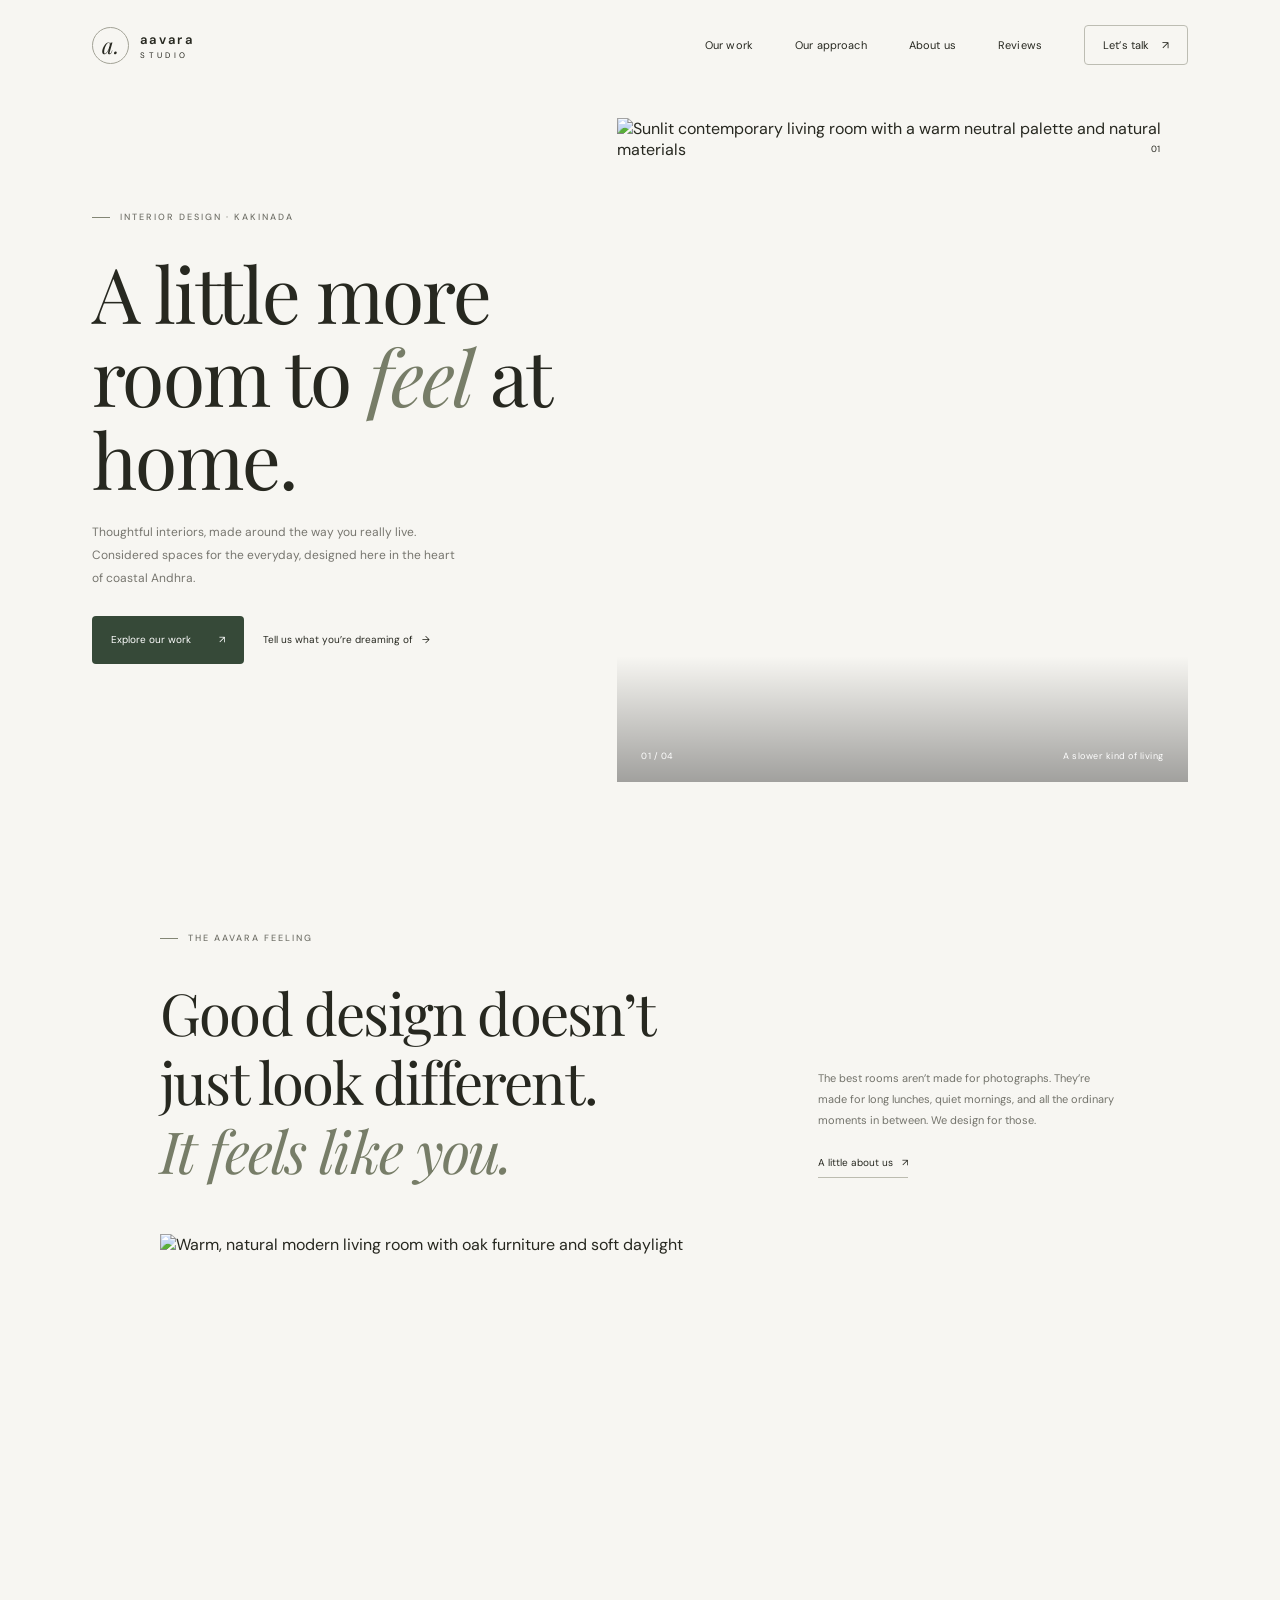
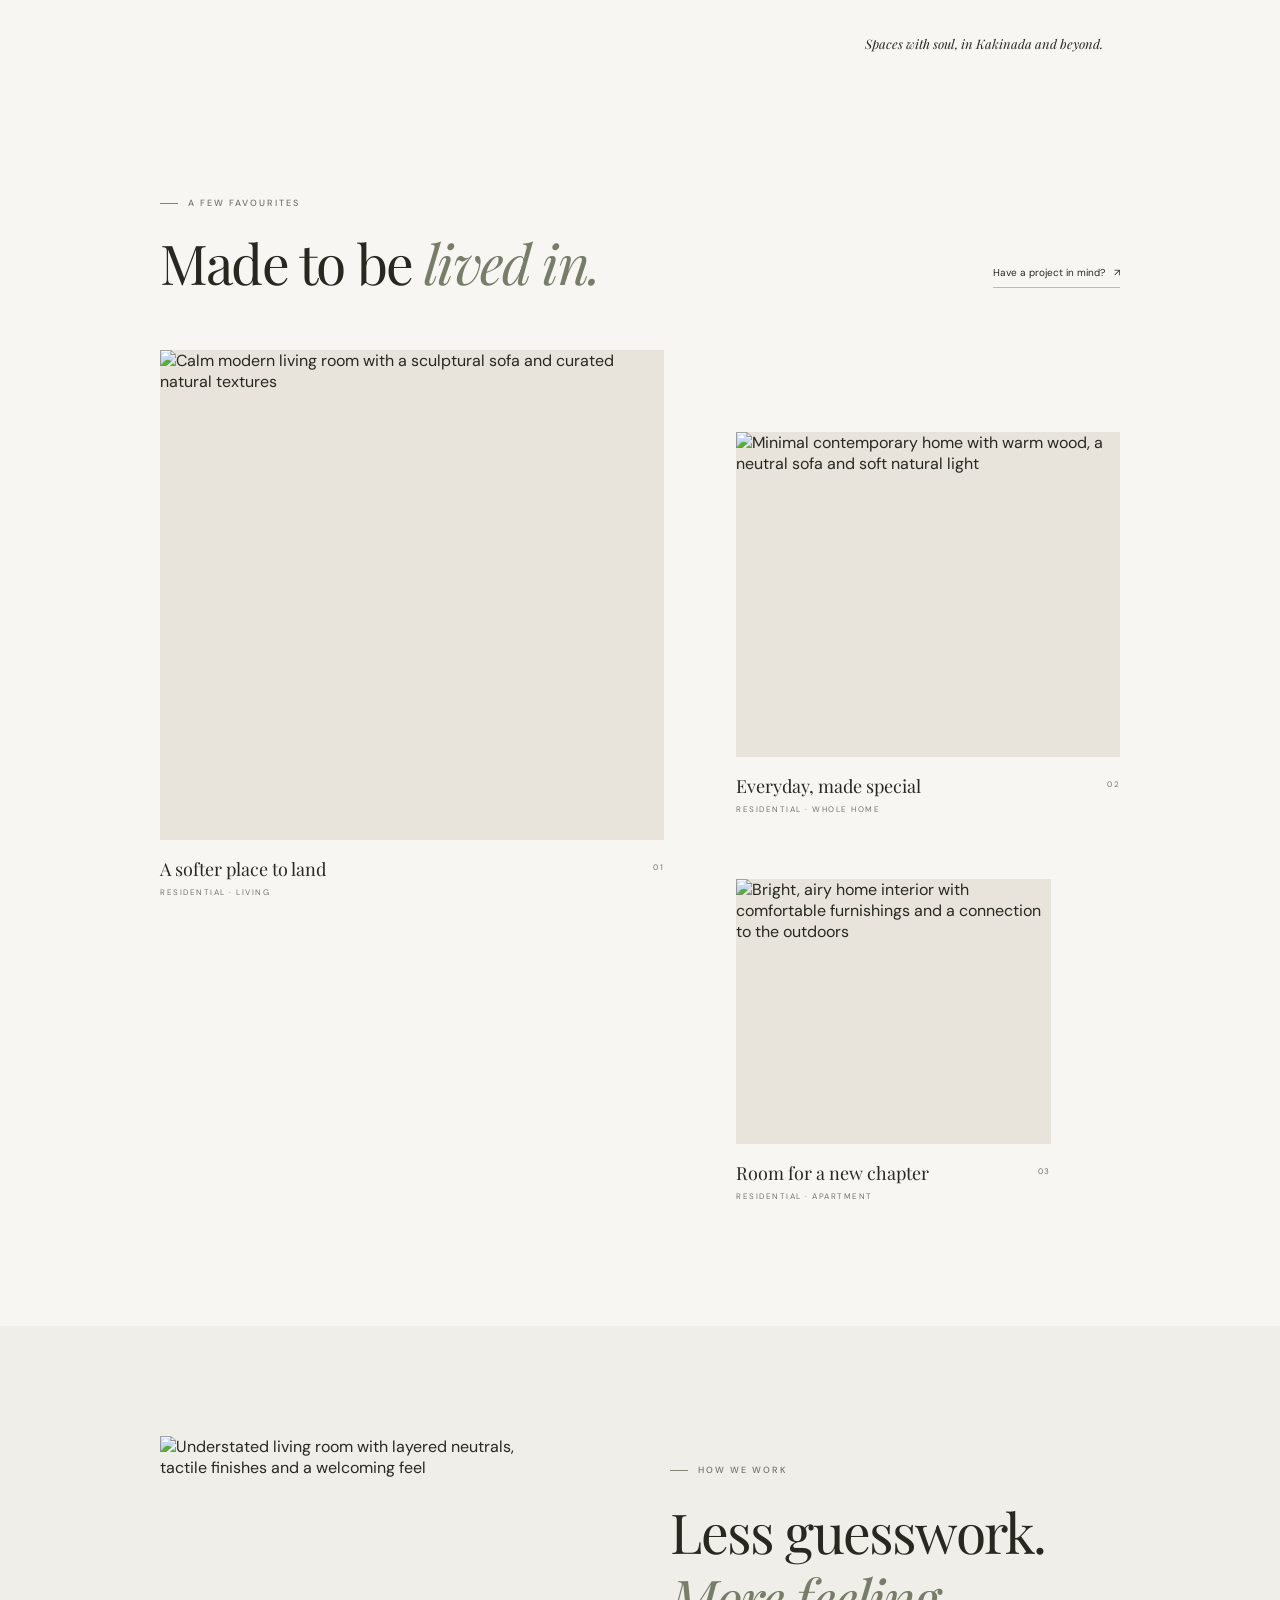
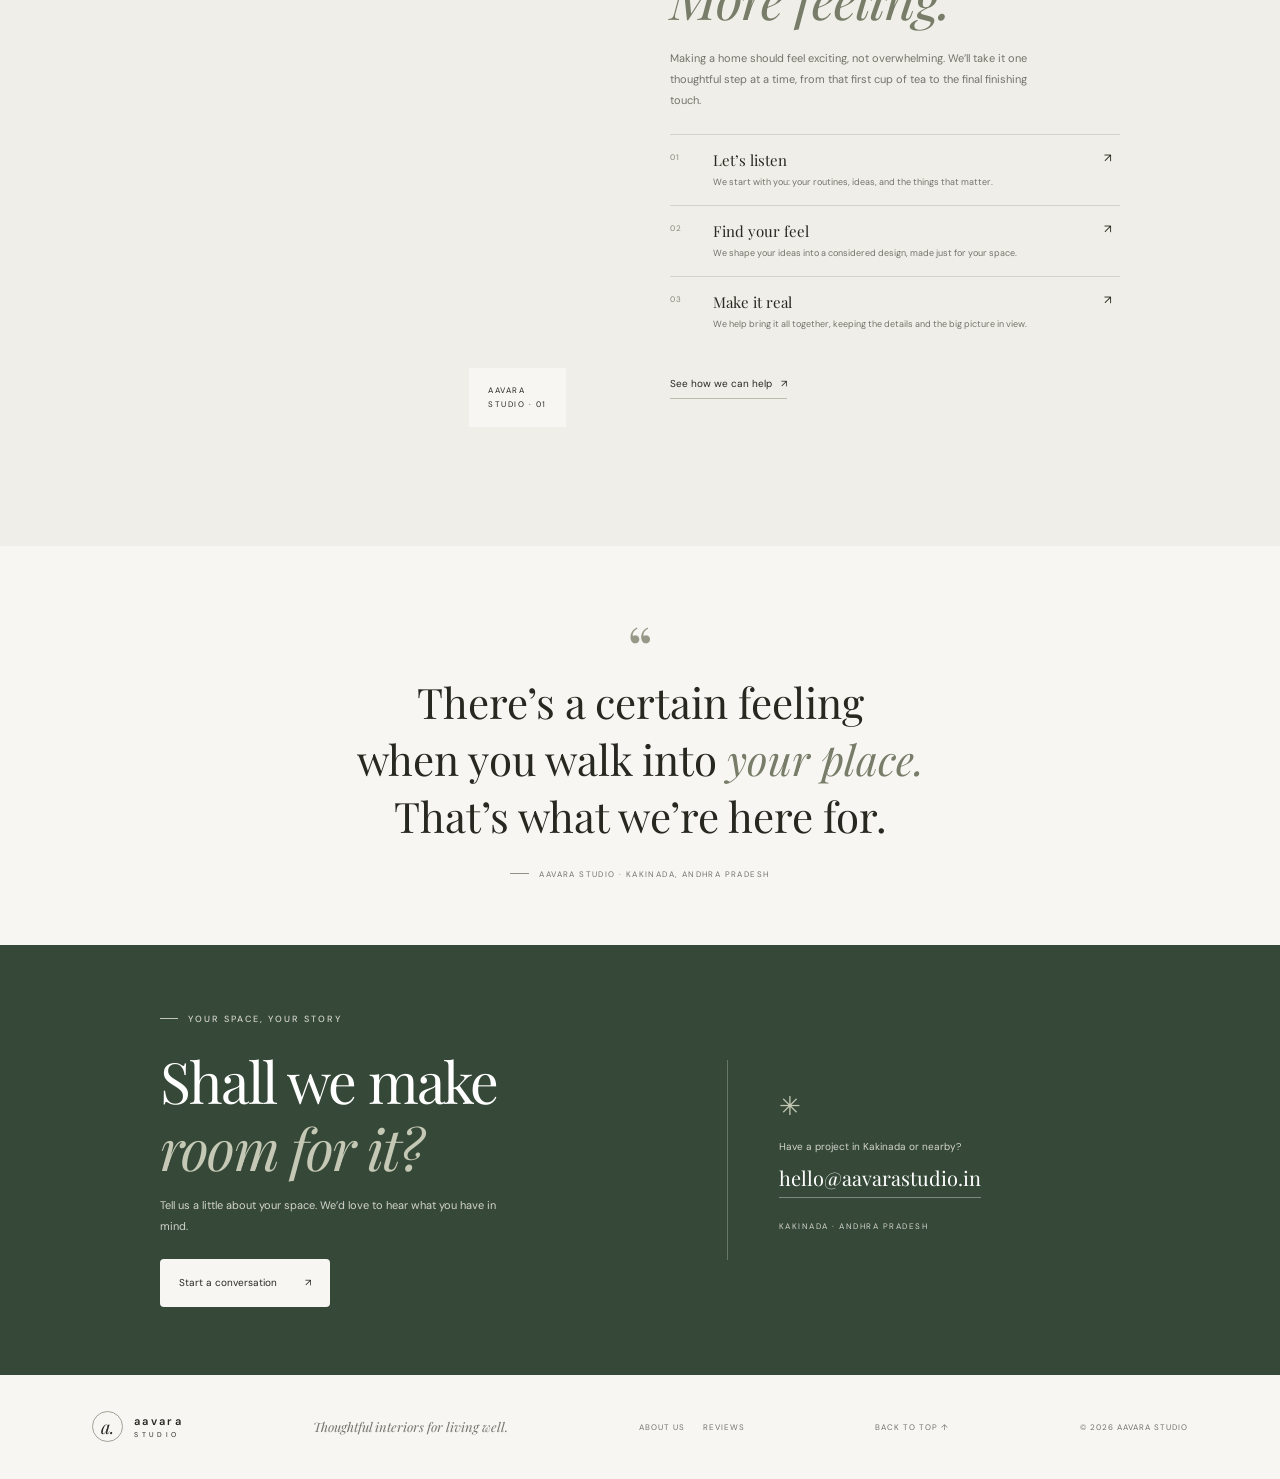
==== commit e38abcb5: "removed extra notes in hero section" ====
--- a/index.html
+++ b/index.html
@@ -58,10 +58,6 @@
           <div class="hero-actions">
             <a class="button button-dark" href="#work">Explore our work <span aria-hidden="true">↗</span></a>
             <a class="text-link" href="#contact">Tell us what you’re dreaming of <span aria-hidden="true">→</span></a>
-          </div>
-          <div class="hero-note">
-            <span class="note-rule"></span>
-            <span>Making space for living<br />in Kakinada &amp; beyond</span>
           </div>
         </div>
         <div class="hero-image-wrap">
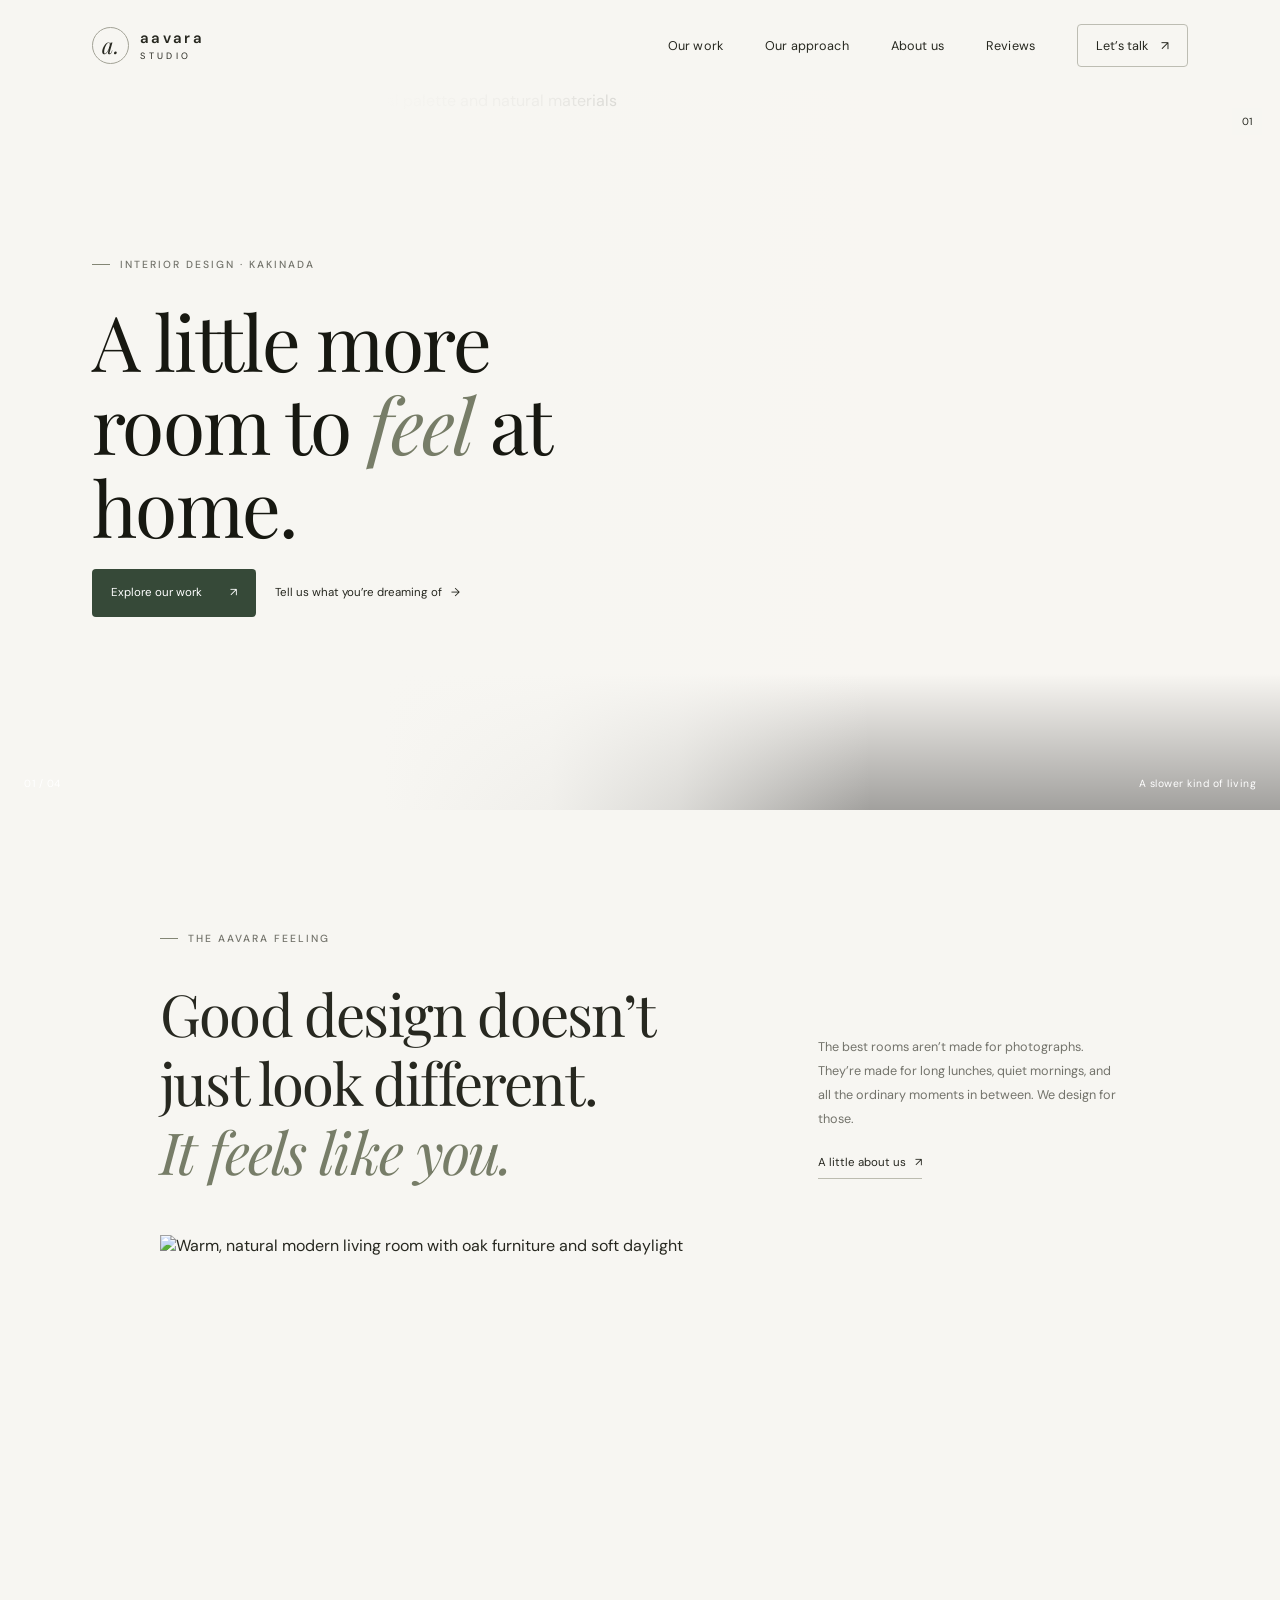
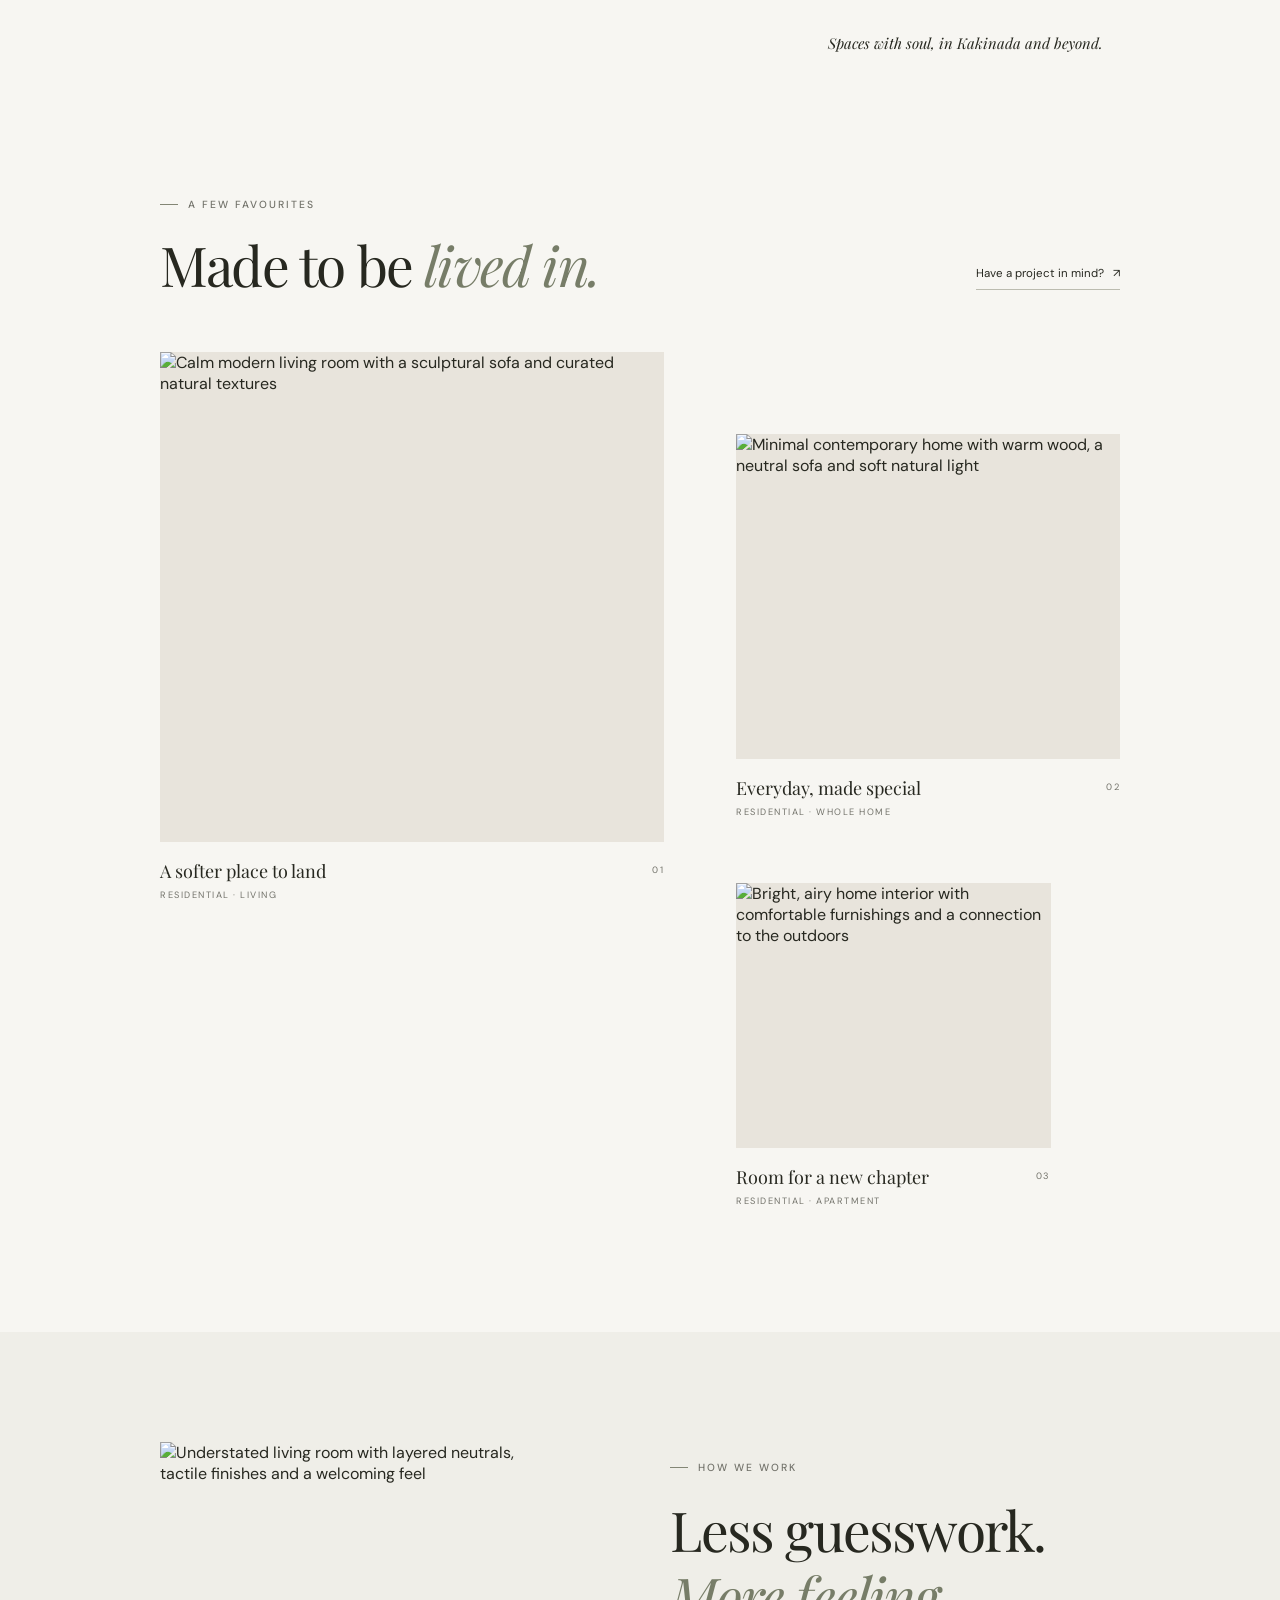
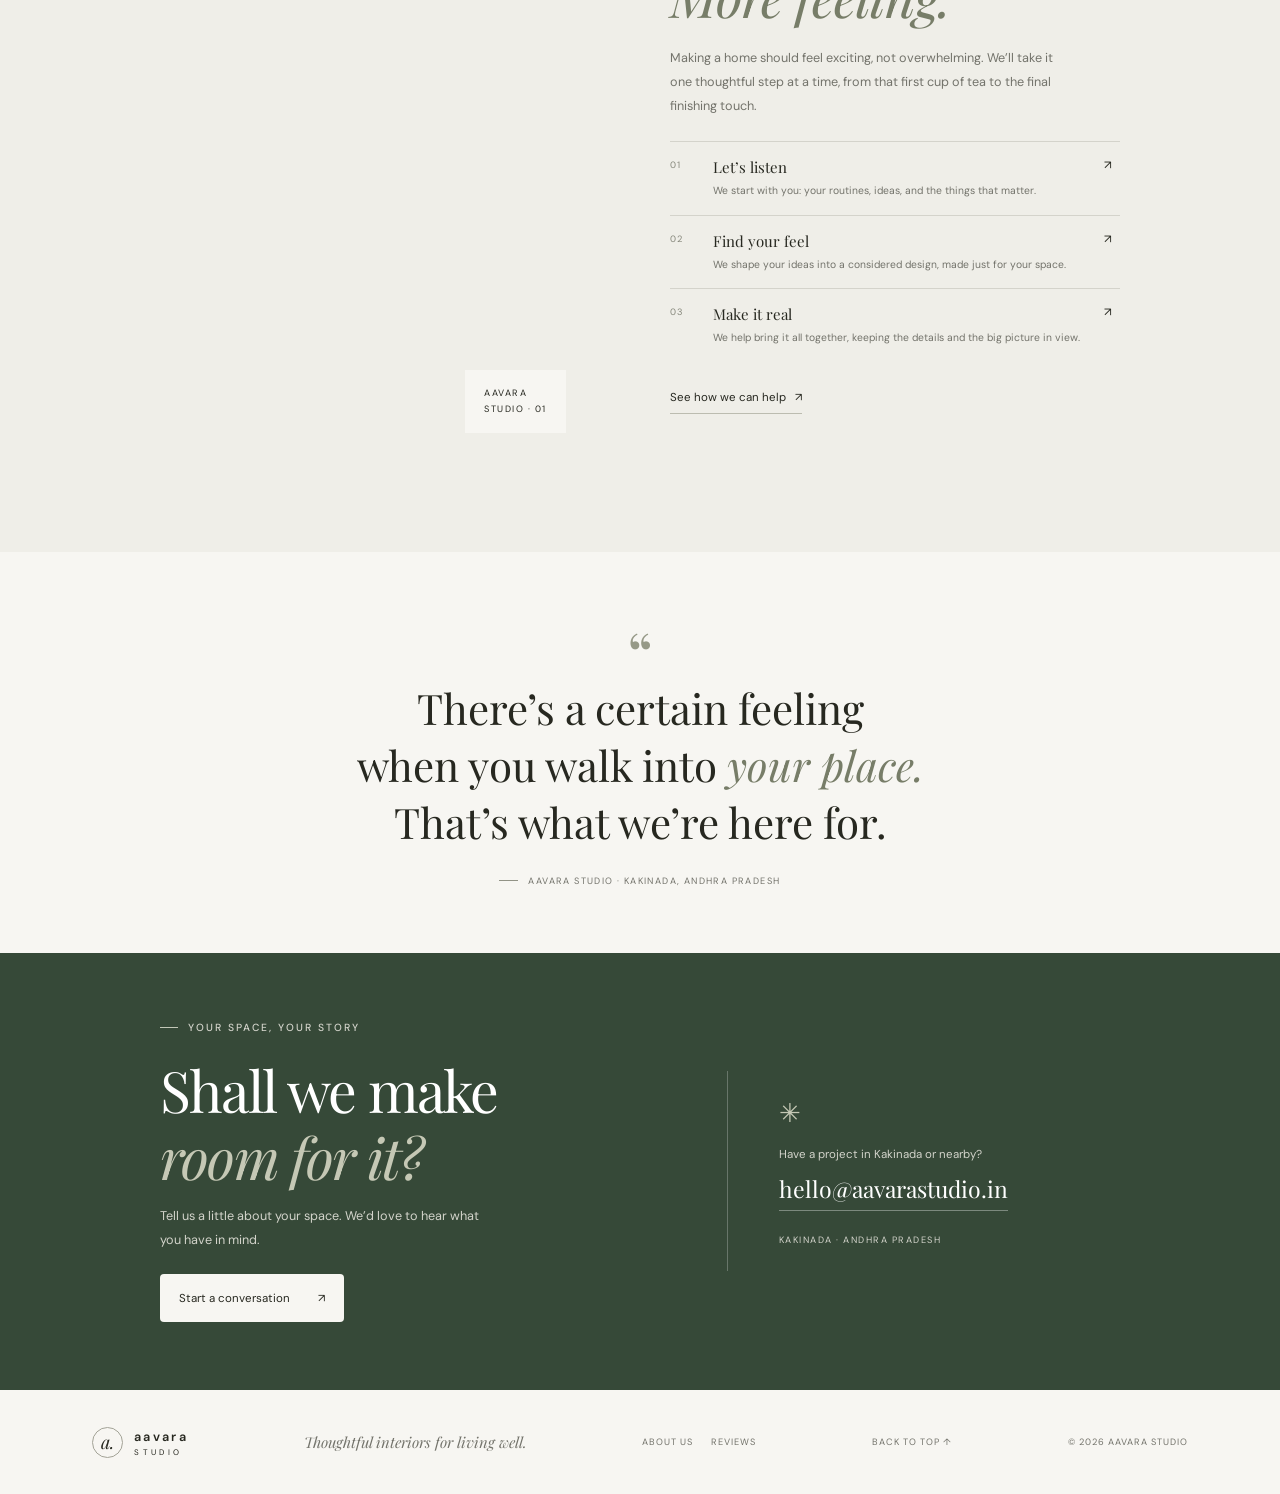
==== commit bf6c21c4: "hero section changes and font sizes increased" ====
--- a/index.html
+++ b/index.html
@@ -51,10 +51,6 @@
         <div class="hero-copy">
           <p class="eyebrow"><span></span> INTERIOR DESIGN · KAKINADA</p>
           <h1>A little more<br />room to <em>feel</em> at home.</h1>
-          <p class="hero-description">
-            Thoughtful interiors, made around the way you really live. Considered
-            spaces for the everyday, designed here in the heart of coastal Andhra.
-          </p>
           <div class="hero-actions">
             <a class="button button-dark" href="#work">Explore our work <span aria-hidden="true">↗</span></a>
             <a class="text-link" href="#contact">Tell us what you’re dreaming of <span aria-hidden="true">→</span></a>
--- a/styles.css
+++ b/styles.css
@@ -12,6 +12,7 @@
   --line: #deddd5;
   --green: #364938;
   --serif: "Playfair Display", Georgia, serif;
+  --body-text-scale: 1.15;
 }
 
 * { box-sizing: border-box; }
@@ -44,10 +45,10 @@
   font-size: 22px;
   font-style: italic;
 }
-.wordmark-name { font-size: 13px; font-weight: 600; letter-spacing: 2.3px; }
-.wordmark-name span { display: block; margin-top: 2px; font-size: 8px; font-weight: 400; letter-spacing: 3.4px; }
+.wordmark-name { font-size: calc(13px * var(--body-text-scale)); font-weight: 600; letter-spacing: 2.3px; }
+.wordmark-name span { display: block; margin-top: 2px; font-size: calc(8px * var(--body-text-scale)); font-weight: 400; letter-spacing: 3.4px; }
 .site-nav { display: flex; align-items: center; gap: 42px; }
-.site-nav a { font-size: 11px; letter-spacing: .15px; }
+.site-nav a { font-size: calc(11px * var(--body-text-scale)); letter-spacing: .15px; }
 .site-nav a:not(.nav-contact):hover, .text-link:hover, .underlined-link:hover { color: #798775; }
 .nav-contact { padding: 12px 18px; border: 1px solid #bdbdb3; border-radius: 4px; transition: background .2s, color .2s; }
 .nav-contact:hover { color: white; background: var(--green); border-color: var(--green); }
@@ -62,8 +63,9 @@
   grid-template-columns: 47% 53%;
   padding: 0 7.2%;
 }
-.hero-copy { position: relative; z-index: 1; display: flex; flex-direction: column; align-items: flex-start; justify-content: center; padding: 20px 8% 45px 0; }
-.eyebrow { display: flex; align-items: center; gap: 10px; margin: 0; color: var(--muted); font-size: 9px; font-weight: 500; letter-spacing: 2px; }
+.hero::before { position: absolute; inset: 0; z-index: 1; background: linear-gradient(90deg, var(--paper) 0%, var(--paper) 30%, rgb(247 246 242 / 92%) 43%, rgb(247 246 242 / 68%) 53%, transparent 68%); content: ""; pointer-events: none; }
+.hero-copy { position: relative; z-index: 2; display: flex; flex-direction: column; align-items: flex-start; justify-content: center; padding: 20px 8% 45px 0; }
+.eyebrow { display: flex; align-items: center; gap: 10px; margin: 0; color: var(--muted); font-size: calc(9px * var(--body-text-scale)); font-weight: 500; letter-spacing: 2px; }
 .eyebrow > span { width: 18px; height: 1px; background: #838675; }
 h1, h2, h3, p { margin-top: 0; }
 .hero h1, .intro h2, .section-heading h2, .approach h2, .contact h2 {
@@ -71,38 +73,35 @@
   font-weight: 400;
   letter-spacing: -1.8px;
 }
-.hero h1 { margin: 28px 0 21px; font-size: clamp(52px, 6vw, 79px); line-height: 1.08; }
+.hero h1 { margin: 28px 0 21px; color: #171811; font-size: clamp(52px, 6vw, 79px); line-height: 1.08; }
 .hero h1 em, h2 em, .quote em { color: #777d68; font-weight: 400; }
-.hero-description { max-width: 375px; margin-bottom: 26px; color: #77766f; font-size: 12px; line-height: 1.9; }
+.hero-description { max-width: 375px; margin-bottom: 26px; color: #42433b; font-size: calc(12px * var(--body-text-scale)); line-height: 1.9; }
 .hero-actions { display: flex; align-items: center; flex-wrap: wrap; gap: 19px; }
-.button { min-height: 48px; display: inline-flex; align-items: center; justify-content: space-between; gap: 28px; padding: 0 19px; border-radius: 4px; font-size: 10px; transition: background .2s, color .2s; }
+.button { min-height: 48px; display: inline-flex; align-items: center; justify-content: space-between; gap: 28px; padding: 0 19px; border-radius: 4px; font-size: calc(10px * var(--body-text-scale)); transition: background .2s, color .2s; }
 .button-dark { color: white; background: var(--green); }
 .button-dark:hover { background: #202f24; }
 .button-light { color: var(--ink); background: var(--paper); }
 .button-light:hover { background: #e8e7df; }
-.text-link, .underlined-link { font-size: 10px; transition: color .2s; }
+.text-link, .underlined-link { font-size: calc(10px * var(--body-text-scale)); transition: color .2s; }
 .text-link span, .underlined-link span { padding-left: 6px; }
-.hero-note { position: absolute; bottom: 42px; display: flex; align-items: center; gap: 14px; color: var(--muted); font-size: 9px; line-height: 1.65; }
+.hero-note { position: absolute; z-index: 2; bottom: 42px; display: flex; align-items: center; gap: 14px; color: var(--muted); font-size: calc(9px * var(--body-text-scale)); line-height: 1.65; }
 .note-rule { width: 28px; height: 1px; background: #9b9b8e; }
-.hero-image-wrap { min-width: 0; position: relative; margin: 28px 0 28px 10px; }
+.hero-image-wrap { position: absolute; inset: 0; margin: 0; }
 .hero-image { object-position: center; }
-.hero-image-wrap::after { position: absolute; inset: 0; background: linear-gradient(0deg, rgb(0 0 0 / 35%), transparent 19%); content: ""; pointer-events: none; }
-.image-caption { position: absolute; z-index: 1; right: 24px; bottom: 20px; left: 24px; display: flex; justify-content: space-between; color: white; font-size: 9px; letter-spacing: .5px; }
-.hero-image-index { position: absolute; top: 18px; right: 18px; z-index: 1; padding: 7px 10px; background: var(--paper); font-size: 9px; }
-.scroll-cue { position: absolute; bottom: 45px; left: 7.2%; display: flex; align-items: center; gap: 10px; color: var(--muted); font-size: 8px; letter-spacing: 1.6px; }
-.scroll-cue span { display: inline-block; width: 1px; height: 26px; background: #9b9b8e; }
-
+.hero-image-wrap::after { position: absolute; inset: 0; background: linear-gradient(0deg, rgb(0 0 0 / 35%), transparent 19%), rgb(247 246 242 / 32%); content: ""; pointer-events: none; }
+.image-caption { position: absolute; z-index: 1; right: 24px; bottom: 20px; left: 24px; display: flex; justify-content: space-between; color: white; font-size: calc(9px * var(--body-text-scale)); letter-spacing: .5px; }
+.hero-image-index { position: absolute; top: 18px; right: 18px; z-index: 1; padding: 7px 10px; background: var(--paper); font-size: calc(9px * var(--body-text-scale)); }
 .section-pad { padding-left: 12.5%; padding-right: 12.5%; }
 .intro { padding-top: 122px; }
 .intro-content { display: grid; grid-template-columns: 1.3fr .7fr; gap: 10%; align-items: end; margin: 34px 0 49px; }
 .intro h2, .section-heading h2, .approach h2, .contact h2 { margin: 0; font-size: clamp(41px, 4.6vw, 58px); line-height: 1.19; }
 .intro-aside { max-width: 310px; padding-bottom: 7px; }
-.intro-aside p, .approach-description, .contact-description { color: var(--muted); font-size: 11px; line-height: 1.9; }
+.intro-aside p, .approach-description, .contact-description { color: var(--muted); font-size: calc(11px * var(--body-text-scale)); line-height: 1.9; }
 .intro-aside p { margin-bottom: 19px; }
 .underlined-link { display: inline-block; padding-bottom: 8px; border-bottom: 1px solid #bcbcb0; }
 .intro-image { position: relative; height: 430px; }
 .intro-image img { object-position: center 55%; }
-.intro-image > span { position: absolute; right: -1px; bottom: -1px; padding: 13px 18px; background: var(--paper); font-family: var(--serif); font-size: 13px; font-style: italic; }
+.intro-image > span { position: absolute; right: -1px; bottom: -1px; padding: 13px 18px; background: var(--paper); font-family: var(--serif); font-size: calc(13px * var(--body-text-scale)); font-style: italic; }
 
 .work { padding-top: 133px; padding-bottom: 125px; }
 .section-heading { display: flex; justify-content: space-between; align-items: end; gap: 30px; margin-bottom: 55px; }
@@ -122,26 +121,26 @@
 .project-image:hover .project-arrow, .project-image:focus-visible .project-arrow { opacity: 1; transform: none; }
 .project-meta { display: flex; justify-content: space-between; align-items: start; margin-top: 17px; }
 .project-meta h3 { margin: 0 0 6px; font-family: var(--serif); font-size: 18px; font-weight: 400; }
-.project-meta p, .project-meta > span { margin: 0; color: var(--muted); font-size: 8px; letter-spacing: 1.5px; }
+.project-meta p, .project-meta > span { margin: 0; color: var(--muted); font-size: calc(8px * var(--body-text-scale)); letter-spacing: 1.5px; }
 .project-meta > span { padding-top: 5px; }
 
 .approach { display: grid; grid-template-columns: .9fr 1fr; gap: 11%; align-items: center; padding-top: 110px; padding-bottom: 120px; background: #efeee8; }
 .approach-image { position: relative; height: 590px; }
 .approach-image img { object-position: 55% center; }
-.image-stamp { position: absolute; right: -1px; bottom: -1px; padding: 16px 19px; background: var(--paper); font-size: 8px; line-height: 1.7; letter-spacing: 1.5px; }
+.image-stamp { position: absolute; right: -1px; bottom: -1px; padding: 16px 19px; background: var(--paper); font-size: calc(8px * var(--body-text-scale)); line-height: 1.7; letter-spacing: 1.5px; }
 .approach h2 { margin: 23px 0 18px; font-size: clamp(42px, 4.4vw, 55px); }
 .approach-description { max-width: 390px; margin-bottom: 23px; }
 .steps { margin-bottom: 23px; }
 .step { display: grid; grid-template-columns: 30px 1fr 16px; gap: 13px; align-items: start; padding: 15px 0; border-top: 1px solid #d4d3cb; }
-.step > span { padding-top: 2px; color: #85867a; font-size: 8px; letter-spacing: 1px; }
+.step > span { padding-top: 2px; color: #85867a; font-size: calc(8px * var(--body-text-scale)); letter-spacing: 1px; }
 .step h3 { margin: 0 0 5px; font-family: var(--serif); font-size: 15px; font-weight: 400; }
-.step p { margin: 0; color: var(--muted); font-size: 9px; line-height: 1.7; }
+.step p { margin: 0; color: var(--muted); font-size: calc(9px * var(--body-text-scale)); line-height: 1.7; }
 .step b { font-size: 12px; font-weight: 400; }
 
 .quote { min-height: 370px; display: flex; flex-direction: column; align-items: center; justify-content: center; padding: 70px 20px 66px; text-align: center; }
 .quote-mark { height: 41px; color: #969987; font-family: var(--serif); font-size: 63px; line-height: 1; }
 .quote > p { margin: 17px 0 24px; font-family: var(--serif); font-size: clamp(28px, 3.5vw, 42px); line-height: 1.35; }
-.quote-byline { display: flex; align-items: center; gap: 10px; color: var(--muted); font-size: 8px; letter-spacing: 1.4px; }
+.quote-byline { display: flex; align-items: center; gap: 10px; color: var(--muted); font-size: calc(8px * var(--body-text-scale)); letter-spacing: 1.4px; }
 .quote-byline span { width: 19px; height: 1px; background: #929386; }
 
 .contact { min-height: 385px; display: grid; grid-template-columns: 1.1fr .9fr; align-items: center; gap: 9%; padding-top: 68px; padding-bottom: 68px; color: white; background: var(--green); }
@@ -152,18 +151,18 @@
 .contact-description { max-width: 340px; margin-bottom: 22px; color: #d3d4cb; }
 .contact-detail { position: relative; min-height: 200px; display: flex; flex-direction: column; align-items: flex-start; justify-content: center; padding-left: 13%; border-left: 1px solid rgb(255 255 255 / 25%); }
 .contact-flower { margin-bottom: 17px; color: #c5c8b5; font-size: 26px; }
-.contact-detail > p { margin-bottom: 11px; color: #d3d4cb; font-size: 10px; }
-.contact-detail > a { padding-bottom: 6px; border-bottom: 1px solid rgb(255 255 255 / 35%); font-family: var(--serif); font-size: 20px; }
-.contact-location { margin-top: 23px; color: #d3d4cb; font-size: 8px; letter-spacing: 1.5px; }
+.contact-detail > p { margin-bottom: 11px; color: #d3d4cb; font-size: calc(10px * var(--body-text-scale)); }
+.contact-detail > a { padding-bottom: 6px; border-bottom: 1px solid rgb(255 255 255 / 35%); font-family: var(--serif); font-size: calc(20px * var(--body-text-scale)); }
+.contact-location { margin-top: 23px; color: #d3d4cb; font-size: calc(8px * var(--body-text-scale)); letter-spacing: 1.5px; }
 
 .site-footer { min-height: 104px; display: flex; align-items: center; justify-content: space-between; gap: 22px; padding: 20px 7.2%; }
 .footer-wordmark .wordmark-icon { width: 31px; height: 31px; font-size: 18px; }
-.footer-wordmark .wordmark-name { font-size: 11px; }
-.footer-wordmark .wordmark-name span { font-size: 7px; }
-.site-footer > p { margin: 0; color: var(--muted); font-family: var(--serif); font-size: 13px; font-style: italic; }
-.site-footer > a:nth-last-child(2), .site-footer > span { color: var(--muted); font-size: 8px; letter-spacing: 1px; }
+.footer-wordmark .wordmark-name { font-size: calc(11px * var(--body-text-scale)); }
+.footer-wordmark .wordmark-name span { font-size: calc(7px * var(--body-text-scale)); }
+.site-footer > p { margin: 0; color: var(--muted); font-family: var(--serif); font-size: calc(13px * var(--body-text-scale)); font-style: italic; }
+.site-footer > a:nth-last-child(2), .site-footer > span { color: var(--muted); font-size: calc(8px * var(--body-text-scale)); letter-spacing: 1px; }
 .footer-pages { display: flex; align-items: center; gap: 18px; }
-.footer-pages a { color: var(--muted); font-size: 8px; letter-spacing: 1px; }
+.footer-pages a { color: var(--muted); font-size: calc(8px * var(--body-text-scale)); letter-spacing: 1px; }
 .footer-pages a:hover, .site-nav a[aria-current="page"] { color: #798775; }
 
 .story-hero, .reviews-hero { padding: 93px 20px 88px; text-align: center; }
@@ -182,13 +181,13 @@
   max-width: 490px;
   margin: 0 auto;
   color: var(--muted);
-  font-size: 12px;
+  font-size: calc(12px * var(--body-text-scale));
   line-height: 1.9;
 }
 .story-feature { display: grid; grid-template-columns: 1.05fr .75fr; gap: 9%; align-items: center; padding-top: 0; padding-bottom: 112px; }
 .story-image { position: relative; height: 470px; }
 .story-image img { object-position: center; }
-.story-image > span { position: absolute; right: 0; bottom: 0; padding: 12px 15px; background: var(--paper); color: var(--muted); font-size: 8px; letter-spacing: 1.2px; }
+.story-image > span { position: absolute; right: 0; bottom: 0; padding: 12px 15px; background: var(--paper); color: var(--muted); font-size: calc(8px * var(--body-text-scale)); letter-spacing: 1.2px; }
 .story-copy h2, .values h2, .review-invite h2, .reviews-cta h2, .story-cta h2 {
   font-family: var(--serif);
   font-size: clamp(40px, 4.4vw, 55px);
@@ -197,16 +196,16 @@
   line-height: 1.2;
 }
 .story-copy h2 { margin: 24px 0 18px; }
-.story-copy > p:not(.eyebrow) { color: var(--muted); font-size: 11px; line-height: 1.95; }
+.story-copy > p:not(.eyebrow) { color: var(--muted); font-size: calc(11px * var(--body-text-scale)); line-height: 1.95; }
 .story-copy .underlined-link { margin-top: 10px; }
 .values { padding-top: 85px; padding-bottom: 105px; background: #efeee8; }
 .values .section-heading { margin-bottom: 39px; }
 .values h2 { margin-top: 20px; }
 .values-grid { display: grid; grid-template-columns: repeat(3, 1fr); gap: 30px; }
 .value-card { min-height: 198px; padding: 24px 23px; border-top: 1px solid #c9c9bf; }
-.value-card > span { color: var(--muted); font-size: 9px; letter-spacing: 1px; }
+.value-card > span { color: var(--muted); font-size: calc(9px * var(--body-text-scale)); letter-spacing: 1px; }
 .value-card h3 { margin: 23px 0 10px; font-family: var(--serif); font-size: 20px; font-weight: 400; }
-.value-card p { max-width: 260px; margin: 0; color: var(--muted); font-size: 10px; line-height: 1.8; }
+.value-card p { max-width: 260px; margin: 0; color: var(--muted); font-size: calc(10px * var(--body-text-scale)); line-height: 1.8; }
 .story-cta, .reviews-cta { display: flex; flex-direction: column; align-items: center; padding: 95px 20px 100px; text-align: center; }
 .story-cta .eyebrow, .reviews-cta .eyebrow { justify-content: center; }
 .story-cta h2, .reviews-cta h2 { margin: 23px 0 24px; }
@@ -216,12 +215,12 @@
 .review-empty { min-height: 295px; display: flex; flex-direction: column; align-items: center; justify-content: center; padding: 38px 24px; background: #efeee8; text-align: center; }
 .review-empty .quote-mark { height: 35px; margin-bottom: 7px; }
 .review-empty h3 { margin: 12px 0; font-family: var(--serif); font-size: 26px; font-weight: 400; }
-.review-empty > p { max-width: 420px; margin-bottom: 19px; color: var(--muted); font-size: 11px; line-height: 1.85; }
-.review-location { color: var(--muted); font-size: 8px; letter-spacing: 1.4px; }
+.review-empty > p { max-width: 420px; margin-bottom: 19px; color: var(--muted); font-size: calc(11px * var(--body-text-scale)); line-height: 1.85; }
+.review-location { color: var(--muted); font-size: calc(8px * var(--body-text-scale)); letter-spacing: 1.4px; }
 .review-invite { display: grid; grid-template-columns: 1fr 1fr; gap: 12%; align-items: end; padding-top: 73px; }
 .review-invite h2 { margin: 20px 0 0; font-size: clamp(39px, 4.2vw, 52px); }
 .review-invite-copy { max-width: 365px; }
-.review-invite-copy > p { margin-bottom: 19px; color: var(--muted); font-size: 11px; line-height: 1.9; }
+.review-invite-copy > p { margin-bottom: 19px; color: var(--muted); font-size: calc(11px * var(--body-text-scale)); line-height: 1.9; }
 .reviews-cta { background: #efeee8; }
 
 @media (min-width: 1500px) {
@@ -236,8 +235,7 @@
   .hero-copy { padding-right: 2%; }
   .hero h1 { font-size: clamp(48px, 6.5vw, 62px); }
   .hero-actions { gap: 14px; }
-  .hero-note, .scroll-cue { bottom: 30px; }
-  .scroll-cue { left: 5%; }
+  .hero-note { bottom: 30px; }
   .section-pad { padding-right: 8%; padding-left: 8%; }
   .intro { padding-top: 94px; }
   .intro-image { height: 360px; }
@@ -269,21 +267,20 @@
   .menu-toggle[aria-expanded="true"] span:last-child { transform: translateY(-6px) rotate(-45deg); }
   .site-nav { position: fixed; inset: 0; z-index: 11; display: flex; flex-direction: column; align-items: stretch; justify-content: center; gap: 0; padding: 72px 32px 36px; background: var(--paper); opacity: 0; visibility: hidden; transform: translateY(-8px); transition: opacity .2s, visibility .2s, transform .2s; }
   .site-nav.is-open { opacity: 1; visibility: visible; transform: none; }
-  .site-nav a:not(.nav-contact) { padding: 20px 0; border-bottom: 1px solid var(--line); font-family: var(--serif); font-size: 30px; }
-  .site-nav .nav-contact { align-self: flex-start; margin-top: 28px; padding: 14px 19px; font-family: "DM Sans", sans-serif; font-size: 11px; }
+  .site-nav a:not(.nav-contact) { padding: 20px 0; border-bottom: 1px solid var(--line); font-family: var(--serif); font-size: calc(30px * var(--body-text-scale)); }
+  .site-nav .nav-contact { align-self: flex-start; margin-top: 28px; padding: 14px 19px; font-family: "DM Sans", sans-serif; font-size: calc(11px * var(--body-text-scale)); }
   .hero { height: auto; display: flex; flex-direction: column; padding: 0 22px 0; }
   .hero-copy { min-height: 440px; justify-content: center; padding: 39px 0 59px; }
-  .eyebrow { font-size: 8px; letter-spacing: 1.6px; }
+  .eyebrow { font-size: calc(8px * var(--body-text-scale)); letter-spacing: 1.6px; }
   .hero h1 { margin: 24px 0 18px; font-size: clamp(51px, 14vw, 68px); }
-  .hero-description { max-width: 360px; margin-bottom: 22px; font-size: 11px; }
+  .hero-description { max-width: 360px; margin-bottom: 22px; font-size: calc(11px * var(--body-text-scale)); }
   .hero-actions { gap: 14px 18px; }
   .button { min-height: 46px; }
-  .text-link { font-size: 9px; }
+  .text-link { font-size: calc(9px * var(--body-text-scale)); }
   .hero-note { display: none; }
-  .hero-image-wrap { height: 360px; margin: 0; }
+  .hero::before { display: none; }
+  .hero-image-wrap { position: relative; inset: auto; height: 360px; margin: 0; }
   .hero-image { object-position: 54% center; }
-  .scroll-cue { position: relative; bottom: auto; left: auto; height: 60px; margin-left: 2px; }
-  .scroll-cue span { height: 23px; }
   .section-pad { padding-right: 22px; padding-left: 22px; }
   .intro { padding-top: 71px; }
   .intro-content { grid-template-columns: 1fr; gap: 21px; margin: 25px 0 31px; }
@@ -291,7 +288,7 @@
   .intro-aside { max-width: 400px; }
   .intro-aside p { margin-bottom: 13px; }
   .intro-image { height: 275px; margin-right: 13px; }
-  .intro-image > span { font-size: 11px; }
+  .intro-image > span { font-size: calc(11px * var(--body-text-scale)); }
   .work { padding-top: 79px; padding-bottom: 75px; }
   .section-heading { align-items: flex-start; flex-direction: column; gap: 15px; margin-bottom: 33px; }
   .section-heading h2 { margin-top: 18px; }
@@ -311,7 +308,7 @@
   .step { padding: 13px 0; }
   .quote { min-height: 305px; padding: 52px 20px; }
   .quote > p { font-size: clamp(27px, 8vw, 35px); }
-  .quote-byline { font-size: 7px; letter-spacing: 1px; }
+  .quote-byline { font-size: calc(7px * var(--body-text-scale)); letter-spacing: 1px; }
   .contact { grid-template-columns: 1fr; gap: 33px; padding-top: 56px; padding-bottom: 49px; }
   .contact h2 { margin-top: 18px; }
   .contact-detail { min-height: 165px; padding: 24px 0 0; border-top: 1px solid rgb(255 255 255 / 25%); border-left: 0; }
@@ -323,13 +320,13 @@
   .site-footer > span { grid-column: 2; grid-row: 2; text-align: right; }
   .story-hero, .reviews-hero { padding: 66px 23px 54px; }
   .story-hero h1, .reviews-hero h1 { margin: 22px 0 14px; font-size: clamp(47px, 13vw, 62px); letter-spacing: -1.5px; }
-  .story-hero > p:last-child, .reviews-hero > p:last-child { max-width: 400px; font-size: 11px; }
+  .story-hero > p:last-child, .reviews-hero > p:last-child { max-width: 400px; font-size: calc(11px * var(--body-text-scale)); }
   .story-feature { grid-template-columns: 1fr; gap: 31px; padding-bottom: 65px; }
   .story-image { height: 300px; margin-right: 12px; }
-  .story-image > span { font-size: 7px; }
+  .story-image > span { font-size: calc(7px * var(--body-text-scale)); }
   .story-copy h2, .values h2, .review-invite h2, .reviews-cta h2, .story-cta h2 { font-size: clamp(39px, 10.5vw, 49px); }
   .story-copy h2 { margin: 18px 0 12px; }
-  .story-copy > p:not(.eyebrow) { font-size: 10px; }
+  .story-copy > p:not(.eyebrow) { font-size: calc(10px * var(--body-text-scale)); }
   .values { padding-top: 59px; padding-bottom: 63px; }
   .values .section-heading { margin-bottom: 24px; }
   .values-grid { grid-template-columns: 1fr; gap: 0; }
@@ -344,7 +341,7 @@
   .review-empty h3 { font-size: 22px; }
   .review-invite { grid-template-columns: 1fr; gap: 17px; padding-top: 48px; }
   .review-invite h2 { margin-top: 15px; }
-  .review-invite-copy > p { font-size: 10px; }
+  .review-invite-copy > p { font-size: calc(10px * var(--body-text-scale)); }
   .site-footer { grid-template-columns: 1fr auto; }
   .site-footer > .footer-pages { grid-column: 1; grid-row: 3; }
   .site-footer > a:nth-last-child(2) { grid-column: 2; grid-row: 1; }
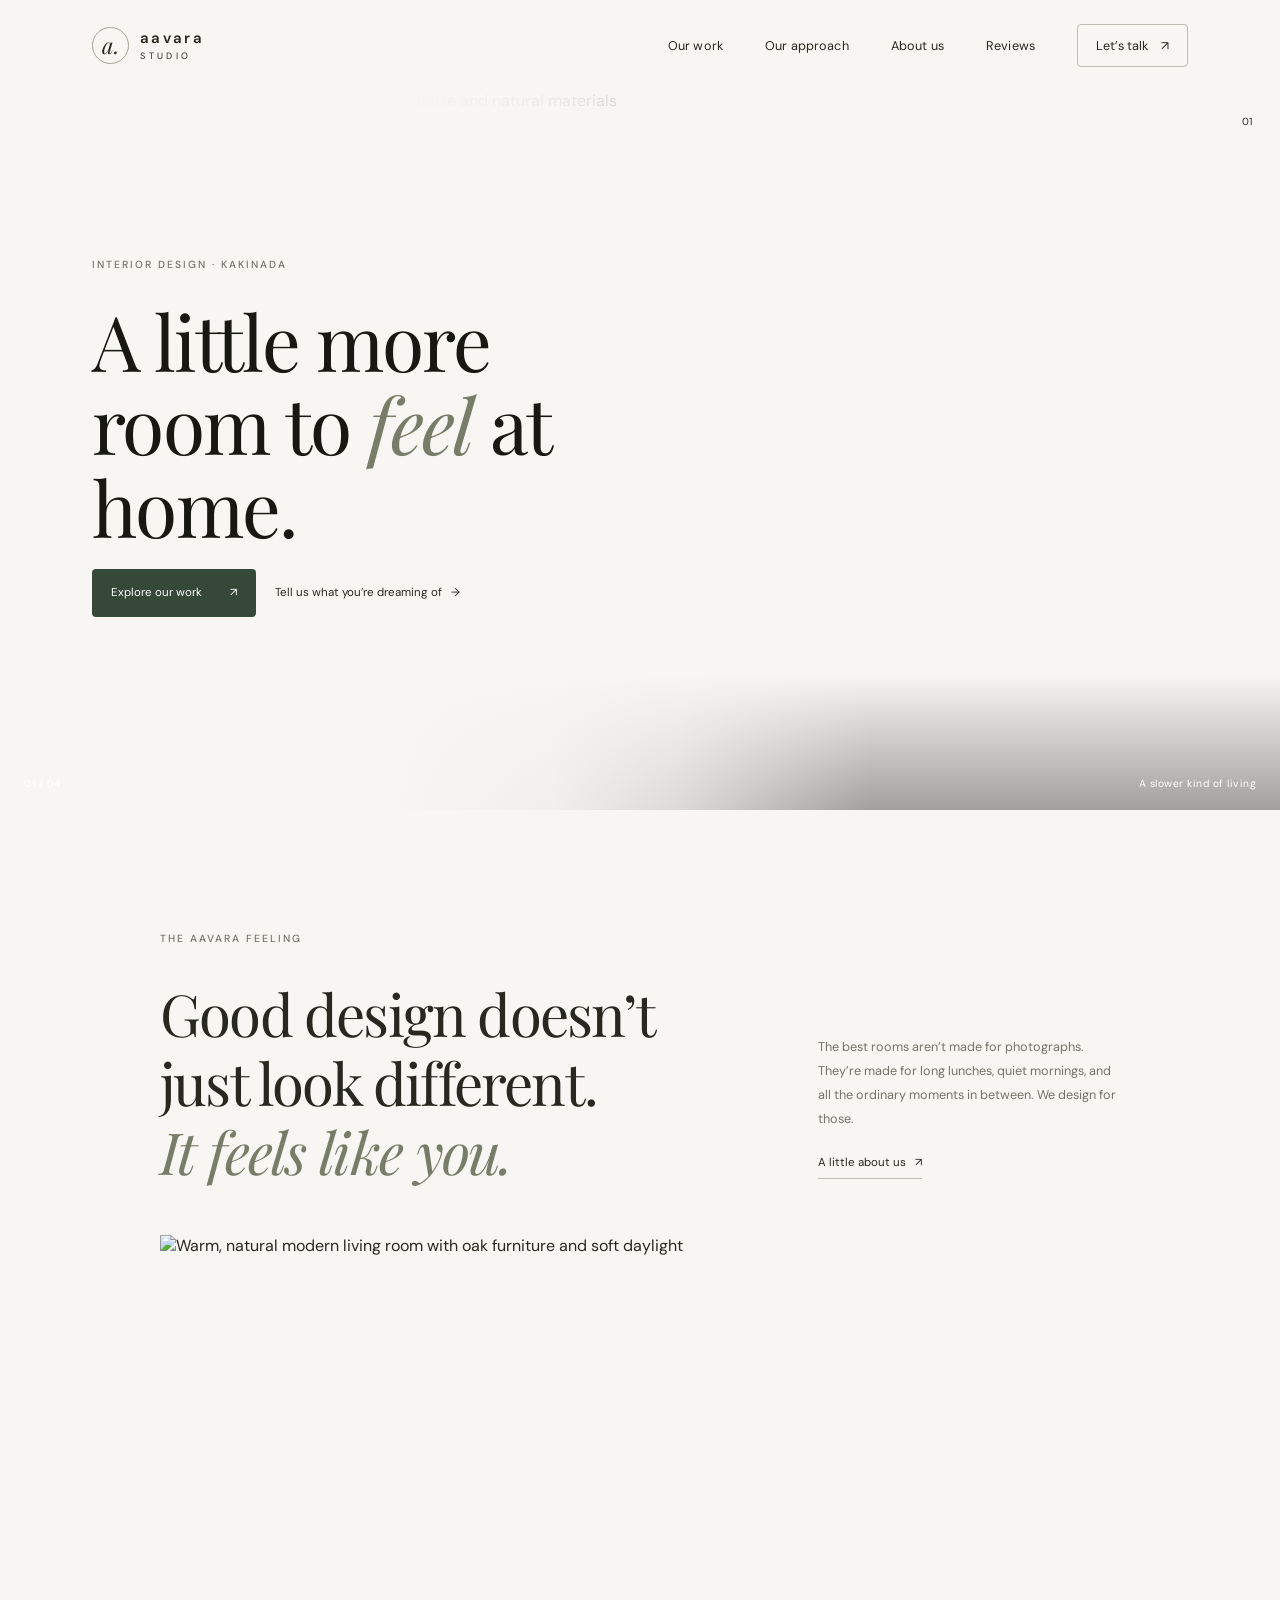
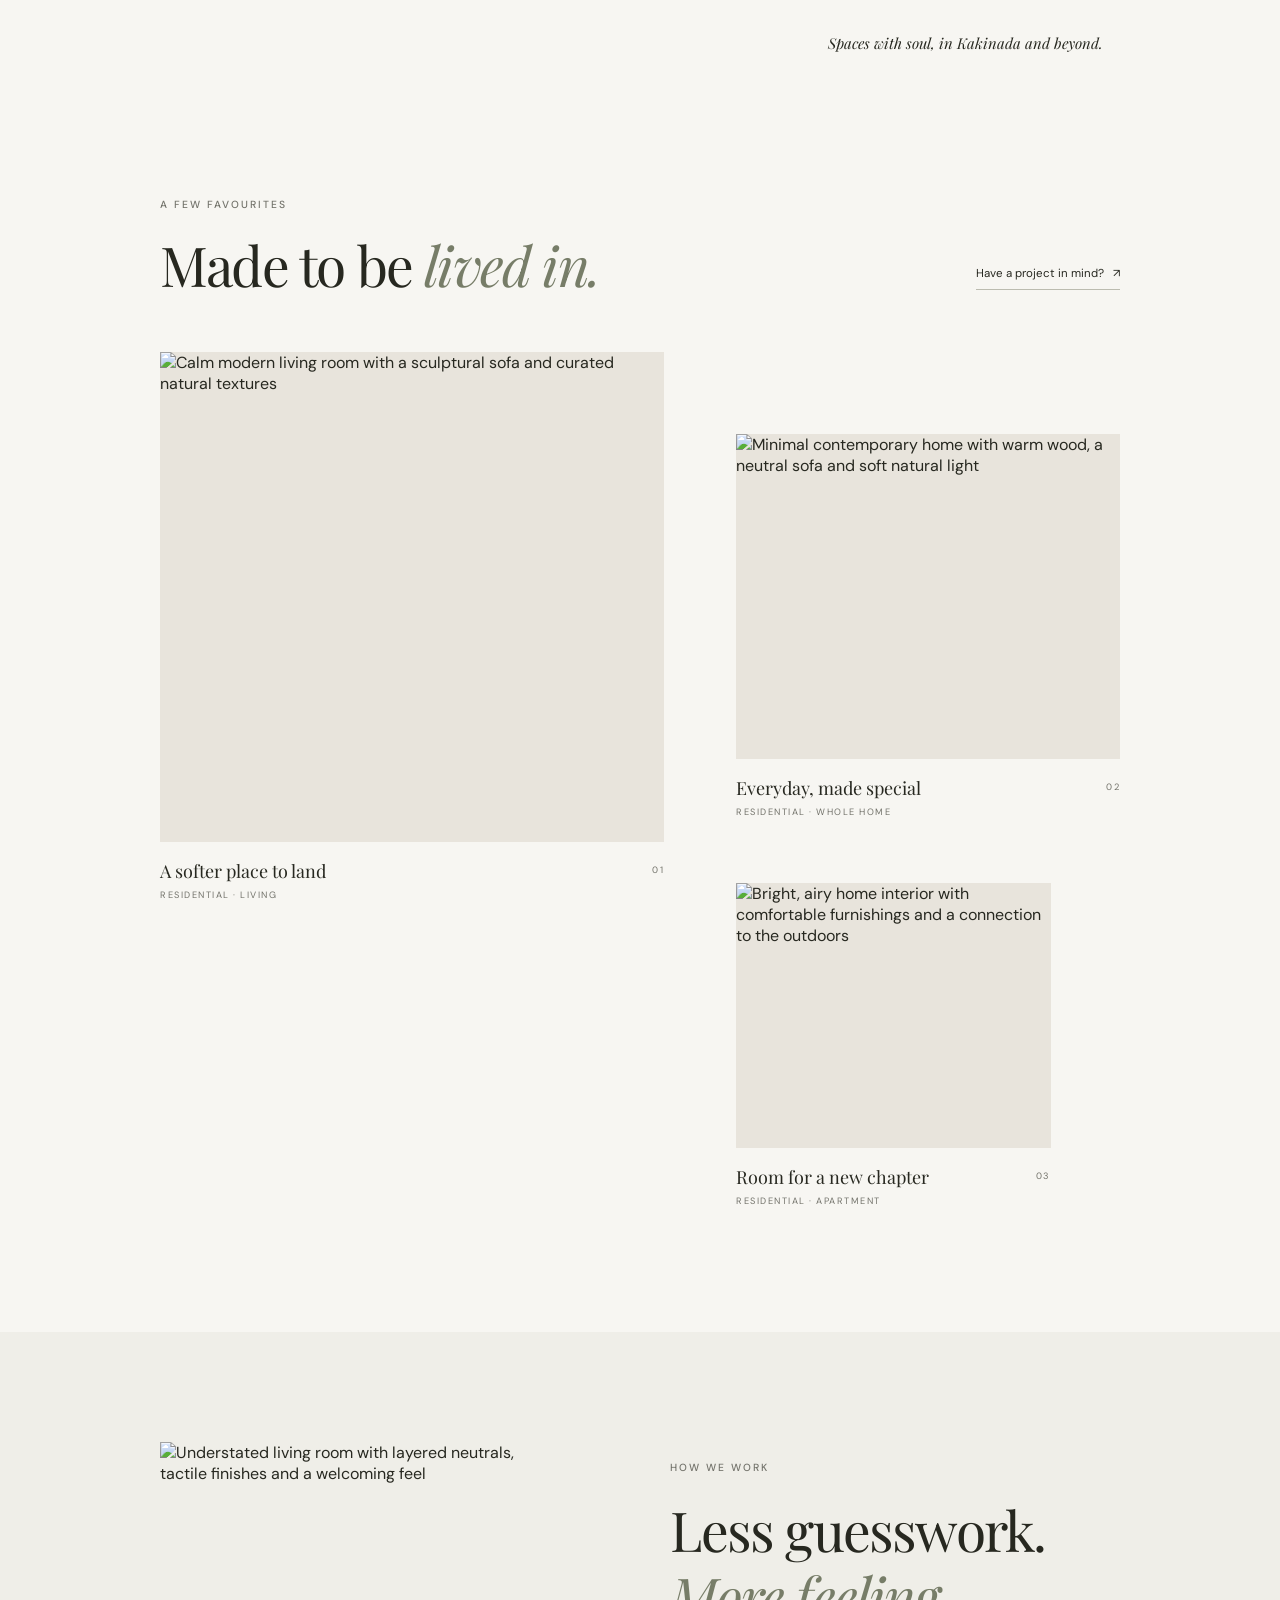
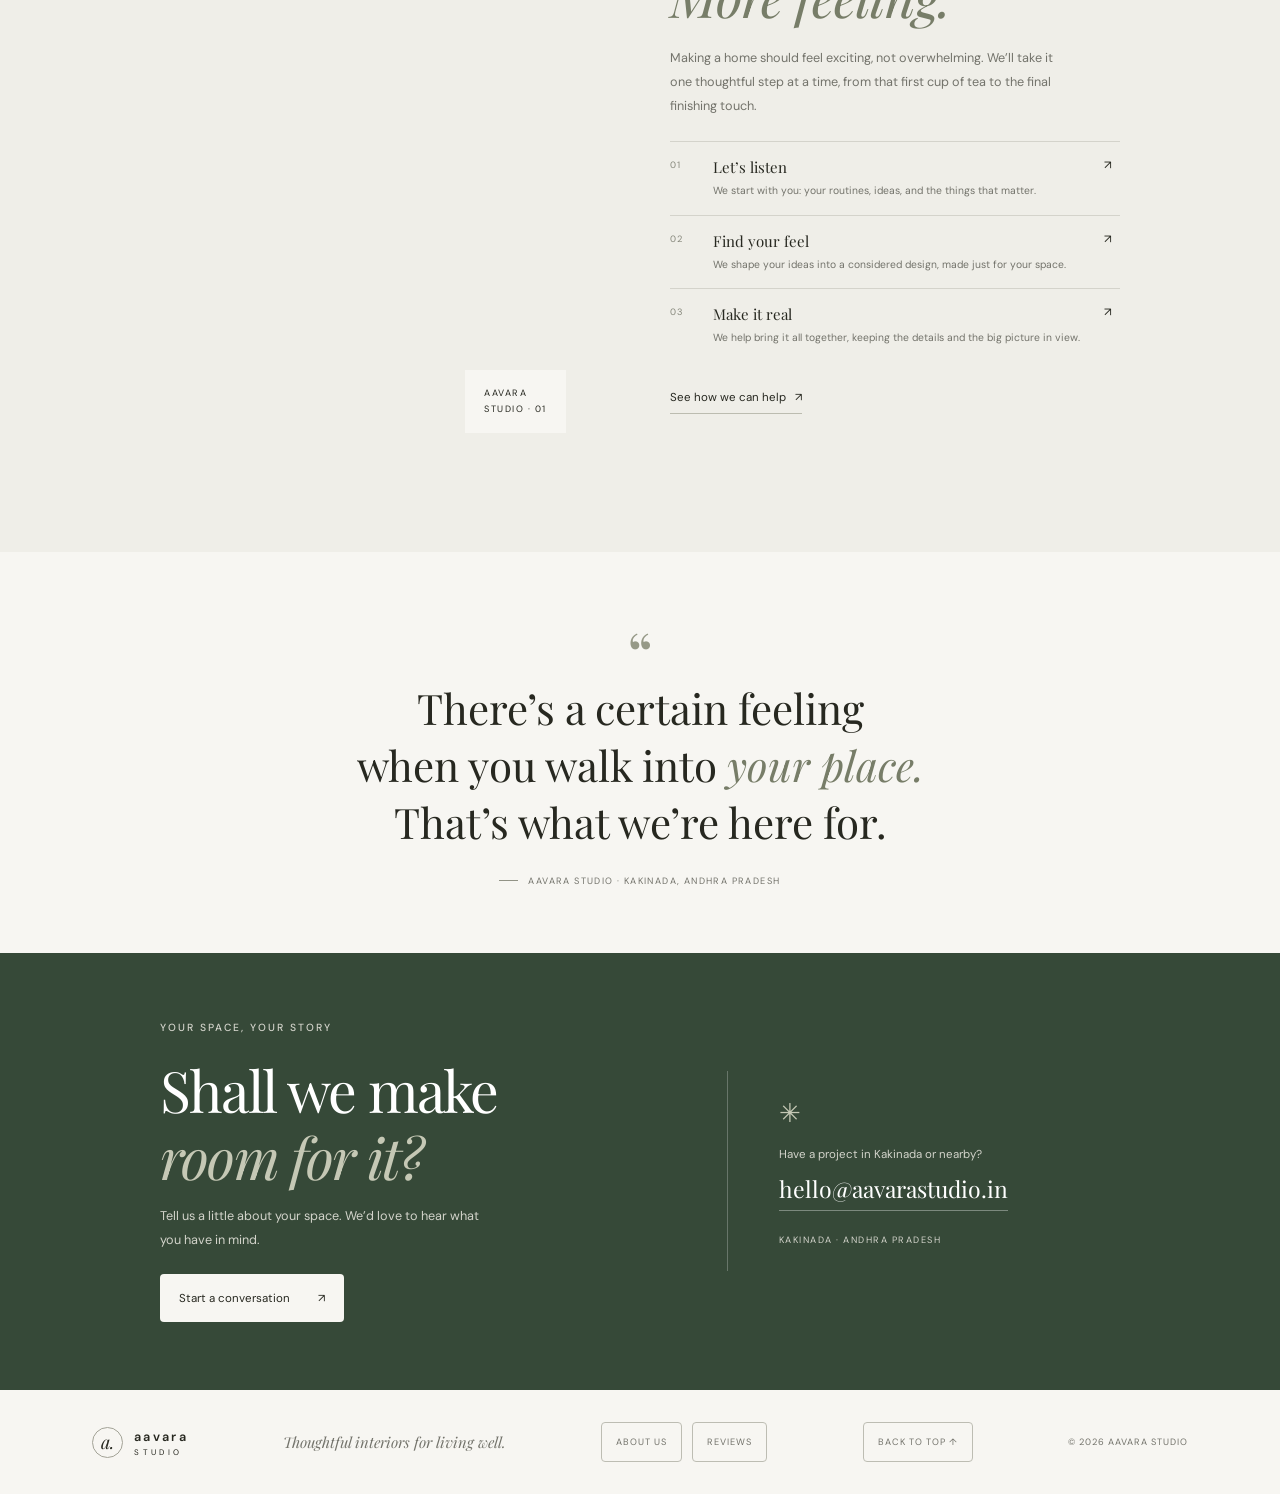
==== commit d508da81: "added footer buttons" ====
--- a/index.html
+++ b/index.html
@@ -49,7 +49,7 @@
     <main>
       <section class="hero" id="home">
         <div class="hero-copy">
-          <p class="eyebrow"><span></span> INTERIOR DESIGN · KAKINADA</p>
+          <p class="eyebrow">INTERIOR DESIGN · KAKINADA</p>
           <h1>A little more<br />room to <em>feel</em> at home.</h1>
           <div class="hero-actions">
             <a class="button button-dark" href="#work">Explore our work <span aria-hidden="true">↗</span></a>
@@ -69,7 +69,7 @@
       </section>
 
       <section class="intro section-pad" id="intro">
-        <p class="eyebrow"><span></span> THE AAVARA FEELING</p>
+        <p class="eyebrow">THE AAVARA FEELING</p>
         <div class="intro-content">
           <h2>Good design doesn’t<br />just look different.<br /><em>It feels like you.</em></h2>
           <div class="intro-aside">
@@ -94,7 +94,7 @@
       <section class="work section-pad" id="work">
         <div class="section-heading">
           <div>
-            <p class="eyebrow"><span></span> A FEW FAVOURITES</p>
+            <p class="eyebrow">A FEW FAVOURITES</p>
             <h2>Made to be <em>lived in.</em></h2>
           </div>
           <a class="underlined-link" href="#contact">Have a project in mind? <span aria-hidden="true">↗</span></a>
@@ -146,7 +146,7 @@
           <span class="image-stamp">AAVARA<br />STUDIO · 01</span>
         </div>
         <div class="approach-copy">
-          <p class="eyebrow"><span></span> HOW WE WORK</p>
+          <p class="eyebrow">HOW WE WORK</p>
           <h2>Less guesswork.<br /><em>More feeling.</em></h2>
           <p class="approach-description">
             Making a home should feel exciting, not overwhelming. We’ll take it
@@ -170,7 +170,7 @@
 
       <section class="contact section-pad" id="contact">
         <div class="contact-copy">
-          <p class="eyebrow"><span></span> YOUR SPACE, YOUR STORY</p>
+          <p class="eyebrow">YOUR SPACE, YOUR STORY</p>
           <h2>Shall we make<br /><em>room for it?</em></h2>
           <p class="contact-description">
             Tell us a little about your space. We’d love to hear what you have in mind.
--- a/styles.css
+++ b/styles.css
@@ -65,8 +65,7 @@
 }
 .hero::before { position: absolute; inset: 0; z-index: 1; background: linear-gradient(90deg, var(--paper) 0%, var(--paper) 30%, rgb(247 246 242 / 92%) 43%, rgb(247 246 242 / 68%) 53%, transparent 68%); content: ""; pointer-events: none; }
 .hero-copy { position: relative; z-index: 2; display: flex; flex-direction: column; align-items: flex-start; justify-content: center; padding: 20px 8% 45px 0; }
-.eyebrow { display: flex; align-items: center; gap: 10px; margin: 0; color: var(--muted); font-size: calc(9px * var(--body-text-scale)); font-weight: 500; letter-spacing: 2px; }
-.eyebrow > span { width: 18px; height: 1px; background: #838675; }
+.eyebrow { display: flex; align-items: center; margin: 0; color: var(--muted); font-size: calc(9px * var(--body-text-scale)); font-weight: 500; letter-spacing: 2px; }
 h1, h2, h3, p { margin-top: 0; }
 .hero h1, .intro h2, .section-heading h2, .approach h2, .contact h2 {
   font-family: var(--serif);
@@ -145,7 +144,6 @@
 
 .contact { min-height: 385px; display: grid; grid-template-columns: 1.1fr .9fr; align-items: center; gap: 9%; padding-top: 68px; padding-bottom: 68px; color: white; background: var(--green); }
 .contact .eyebrow { color: #d2d3ca; }
-.contact .eyebrow > span { background: #c2c7b7; }
 .contact h2 { margin: 22px 0 13px; font-size: clamp(43px, 4.5vw, 57px); }
 .contact h2 em { color: #c5c8b5; }
 .contact-description { max-width: 340px; margin-bottom: 22px; color: #d3d4cb; }
@@ -160,10 +158,28 @@
 .footer-wordmark .wordmark-name { font-size: calc(11px * var(--body-text-scale)); }
 .footer-wordmark .wordmark-name span { font-size: calc(7px * var(--body-text-scale)); }
 .site-footer > p { margin: 0; color: var(--muted); font-family: var(--serif); font-size: calc(13px * var(--body-text-scale)); font-style: italic; }
-.site-footer > a:nth-last-child(2), .site-footer > span { color: var(--muted); font-size: calc(8px * var(--body-text-scale)); letter-spacing: 1px; }
-.footer-pages { display: flex; align-items: center; gap: 18px; }
-.footer-pages a { color: var(--muted); font-size: calc(8px * var(--body-text-scale)); letter-spacing: 1px; }
-.footer-pages a:hover, .site-nav a[aria-current="page"] { color: #798775; }
+.site-footer > span { color: var(--muted); font-size: calc(8px * var(--body-text-scale)); letter-spacing: 1px; }
+.site-footer > a:not(.footer-wordmark), .footer-pages a {
+  min-height: 40px;
+  display: inline-flex;
+  align-items: center;
+  justify-content: center;
+  padding: 0 14px;
+  border: 1px solid #bdbdb3;
+  border-radius: 4px;
+  color: var(--muted);
+  font-size: calc(8px * var(--body-text-scale));
+  letter-spacing: 1px;
+  transition: color .2s, background .2s, border-color .2s;
+}
+.site-footer > a:not(.footer-wordmark):hover, .footer-pages a:hover {
+  color: white;
+  background: var(--green);
+  border-color: var(--green);
+}
+.site-footer a:focus-visible { outline: 2px solid var(--green); outline-offset: 3px; }
+.footer-pages { display: flex; align-items: center; gap: 10px; }
+.site-nav a[aria-current="page"] { color: #798775; }
 
 .story-hero, .reviews-hero { padding: 93px 20px 88px; text-align: center; }
 .story-hero .eyebrow, .reviews-hero .eyebrow { justify-content: center; }
@@ -316,7 +332,7 @@
   .contact-location { margin-top: 17px; }
   .site-footer { min-height: 142px; display: grid; grid-template-columns: 1fr auto; gap: 12px 10px; padding: 24px 22px; }
   .site-footer > p { grid-column: 1; grid-row: 2; }
-  .site-footer > a:nth-last-child(2) { grid-column: 2; grid-row: 1; }
+  .site-footer > a:not(.footer-wordmark) { grid-column: 2; grid-row: 1; }
   .site-footer > span { grid-column: 2; grid-row: 2; text-align: right; }
   .story-hero, .reviews-hero { padding: 66px 23px 54px; }
   .story-hero h1, .reviews-hero h1 { margin: 22px 0 14px; font-size: clamp(47px, 13vw, 62px); letter-spacing: -1.5px; }
@@ -344,7 +360,7 @@
   .review-invite-copy > p { font-size: calc(10px * var(--body-text-scale)); }
   .site-footer { grid-template-columns: 1fr auto; }
   .site-footer > .footer-pages { grid-column: 1; grid-row: 3; }
-  .site-footer > a:nth-last-child(2) { grid-column: 2; grid-row: 1; }
+  .site-footer > a:not(.footer-wordmark) { grid-column: 2; grid-row: 1; }
   .site-footer > span { grid-column: 2; grid-row: 2; }
 }
 
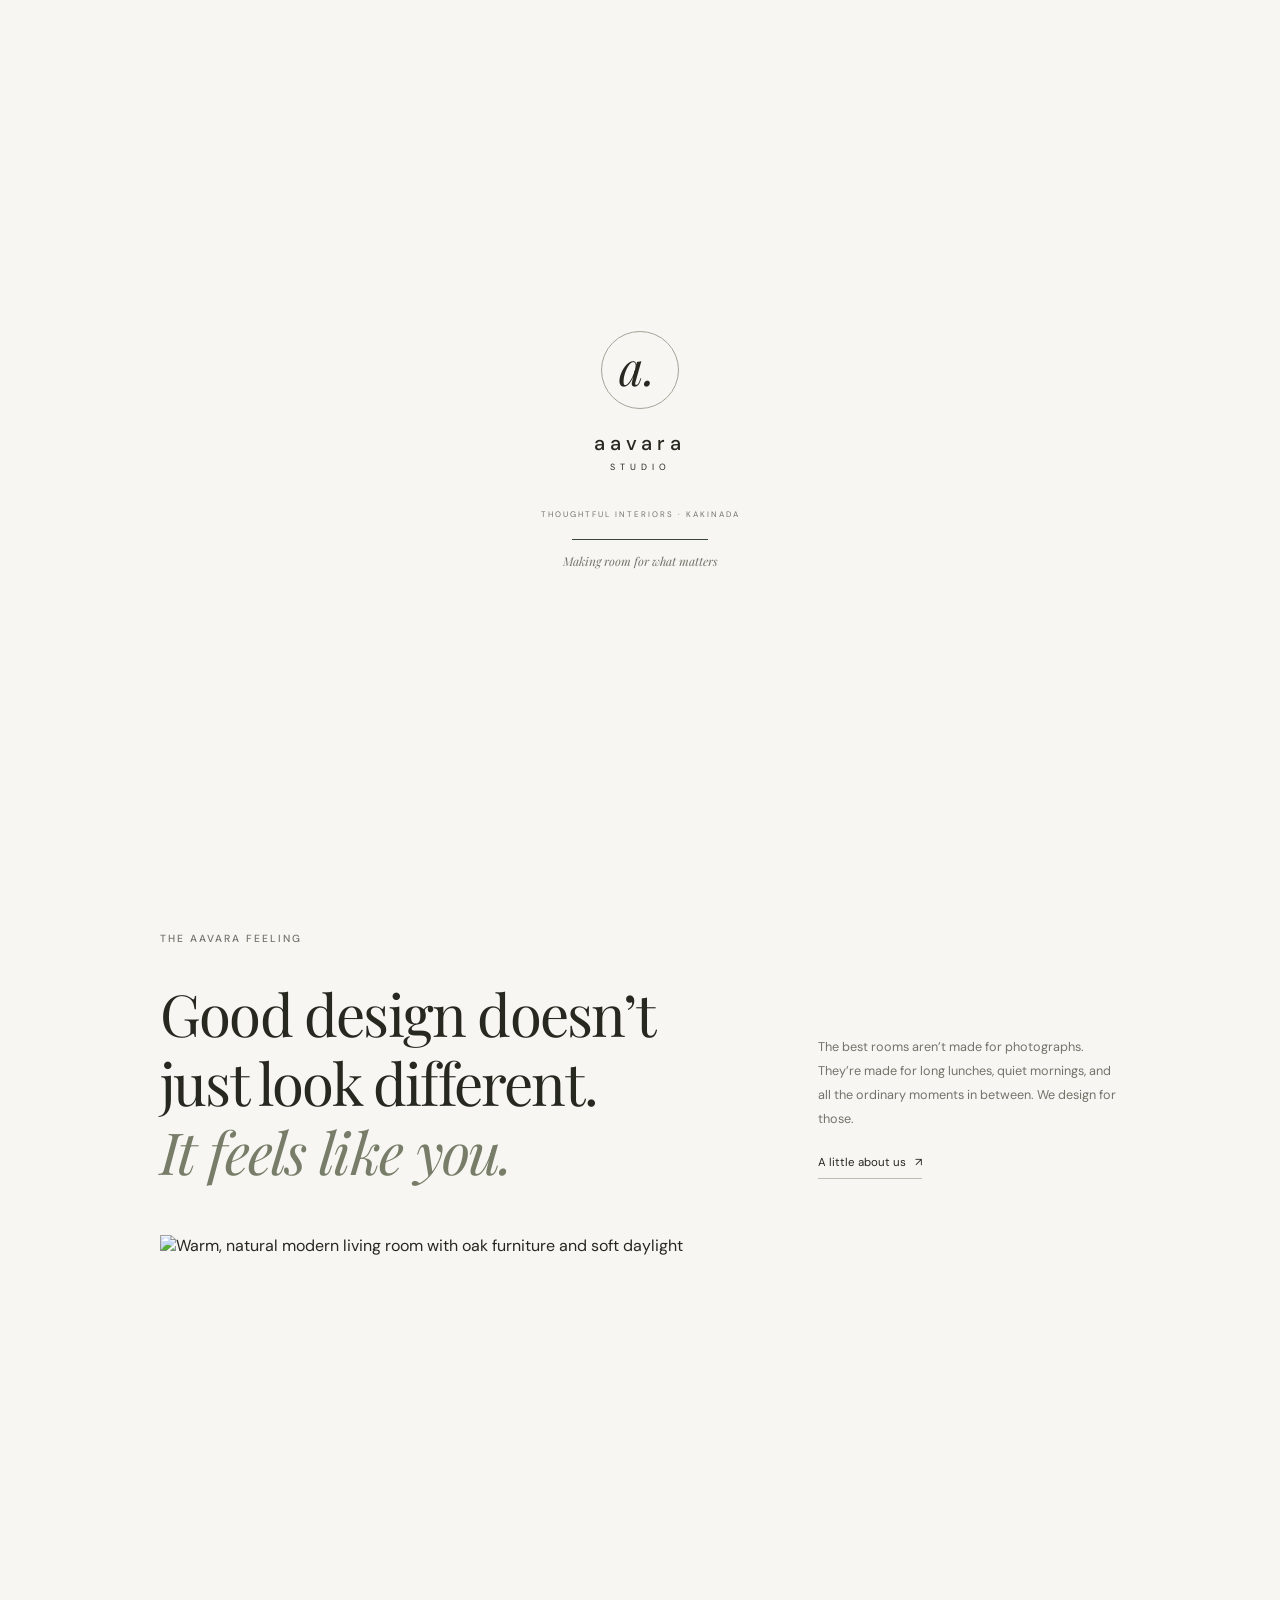
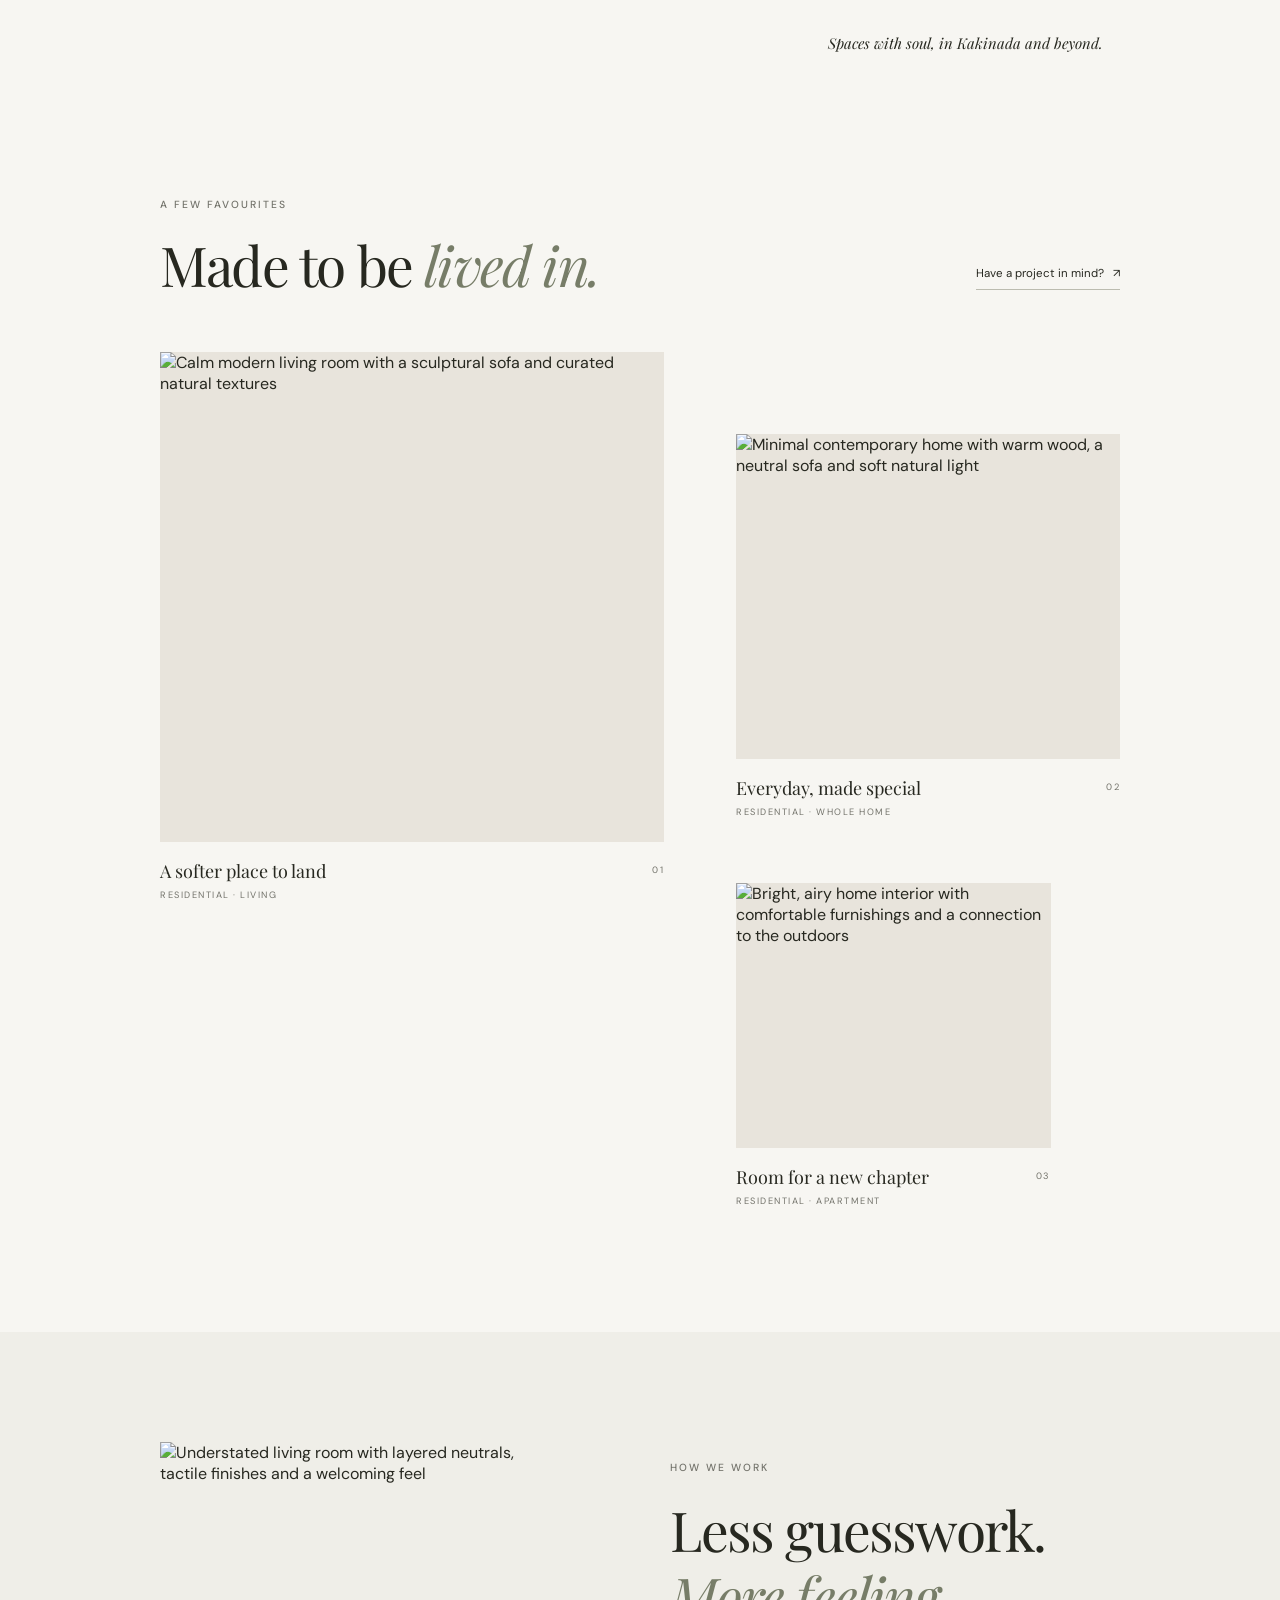
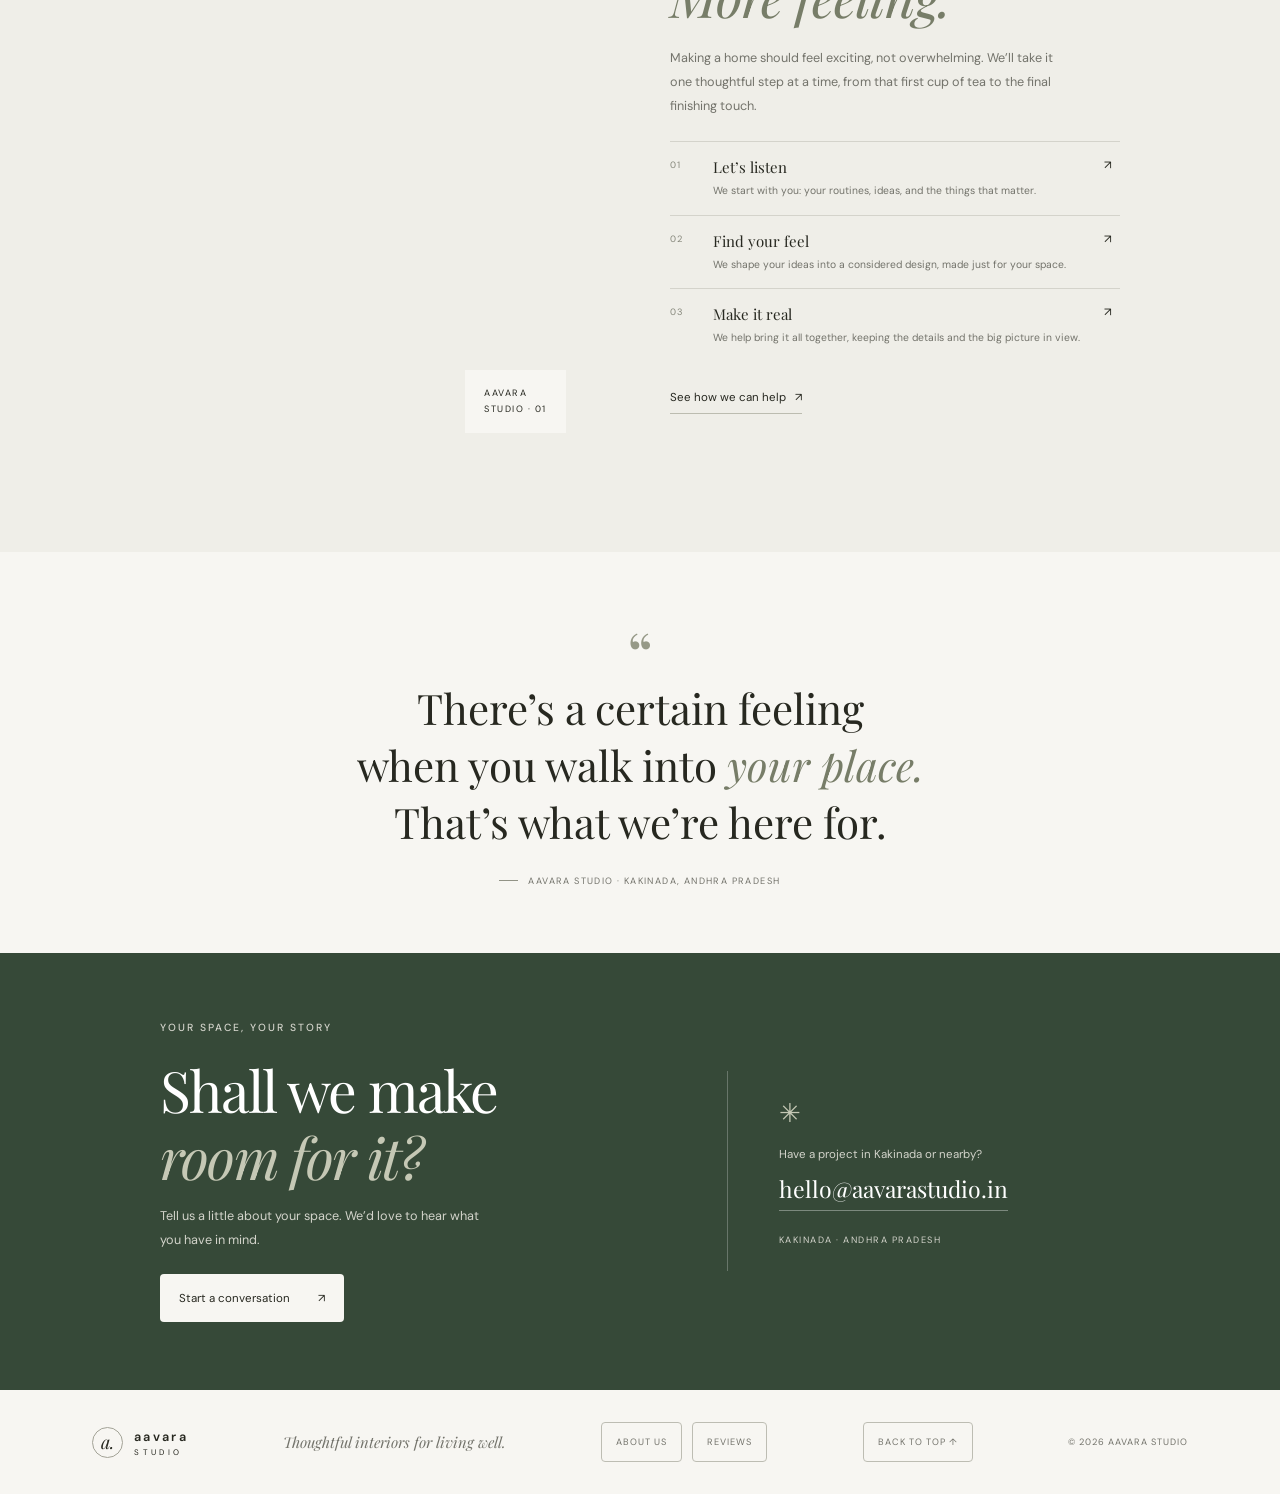
==== commit d758a182: "intro animation added" ====
--- a/index.html
+++ b/index.html
@@ -19,6 +19,16 @@
     <script src="script.js" defer></script>
   </head>
   <body>
+    <div class="intro-screen" id="intro-screen" aria-hidden="true">
+      <div class="intro-lockup">
+        <span class="intro-mark"><span>a.</span></span>
+        <span class="intro-wordmark">aavara<span>STUDIO</span></span>
+        <span class="intro-tagline">THOUGHTFUL INTERIORS · KAKINADA</span>
+        <span class="intro-progress"><span></span></span>
+        <span class="intro-status">Making room for what matters</span>
+      </div>
+    </div>
+
     <header class="site-header">
       <a class="wordmark" href="#home" aria-label="Aavara Studio home">
         <span class="wordmark-icon" aria-hidden="true">a.</span>
--- a/styles.css
+++ b/styles.css
@@ -19,9 +19,65 @@
 html { scroll-behavior: smooth; }
 body { margin: 0; min-width: 320px; }
 body.menu-open { overflow: hidden; }
+body.intro-active { overflow: hidden; }
 a { color: inherit; text-decoration: none; }
 img { display: block; width: 100%; height: 100%; object-fit: cover; }
 button { font: inherit; }
+
+.intro-screen {
+  position: fixed;
+  inset: 0;
+  z-index: 100;
+  display: grid;
+  place-items: center;
+  overflow: hidden;
+  background: var(--paper);
+  transform: translateY(0);
+}
+.intro-screen:not(.is-active) { display: none; }
+.intro-screen.is-exiting { transform: translateY(-100%); transition: transform .9s cubic-bezier(.76, 0, .24, 1); }
+.intro-lockup { display: flex; flex-direction: column; align-items: center; }
+.intro-mark {
+  width: 78px;
+  height: 78px;
+  display: grid;
+  place-items: center;
+  border: 1px solid #a3a397;
+  border-radius: 50%;
+  font-family: var(--serif);
+  font-size: 47px;
+  font-style: italic;
+  line-height: 1;
+  opacity: 0;
+  animation: intro-mark-in .75s cubic-bezier(.2, .8, .2, 1) .12s forwards;
+}
+.intro-mark > span { display: block; padding: 0 7px 8px 0; }
+.intro-wordmark {
+  display: flex;
+  flex-direction: column;
+  align-items: center;
+  margin-top: 21px;
+  font-size: 20px;
+  font-weight: 500;
+  letter-spacing: 5px;
+  opacity: 0;
+  animation: intro-fade-up .65s ease .58s forwards;
+}
+.intro-wordmark > span { margin-top: 5px; font-size: 9px; font-weight: 400; letter-spacing: 5px; }
+.intro-tagline { margin-top: 36px; color: var(--muted); font-size: 8px; letter-spacing: 2px; opacity: 0; animation: intro-fade-up .6s ease .82s forwards; }
+.intro-progress { width: 136px; height: 1px; margin-top: 20px; overflow: hidden; background: #deddd5; opacity: 0; animation: intro-fade .3s ease .9s forwards; }
+.intro-progress > span { display: block; width: 100%; height: 100%; background: var(--green); transform: scaleX(0); transform-origin: left; animation: intro-progress 1.4s cubic-bezier(.45, 0, .55, 1) 1s forwards; }
+.intro-status { margin-top: 13px; color: var(--muted); font-family: var(--serif); font-size: 12px; font-style: italic; opacity: 0; animation: intro-fade .5s ease 1.08s forwards; }
+@keyframes intro-mark-in {
+  from { opacity: 0; transform: scale(.72) rotate(-18deg); }
+  to { opacity: 1; transform: scale(1) rotate(0); }
+}
+@keyframes intro-fade-up {
+  from { opacity: 0; transform: translateY(8px); }
+  to { opacity: 1; transform: translateY(0); }
+}
+@keyframes intro-fade { to { opacity: 1; } }
+@keyframes intro-progress { to { transform: scaleX(1); } }
 
 .site-header {
   height: 90px;
